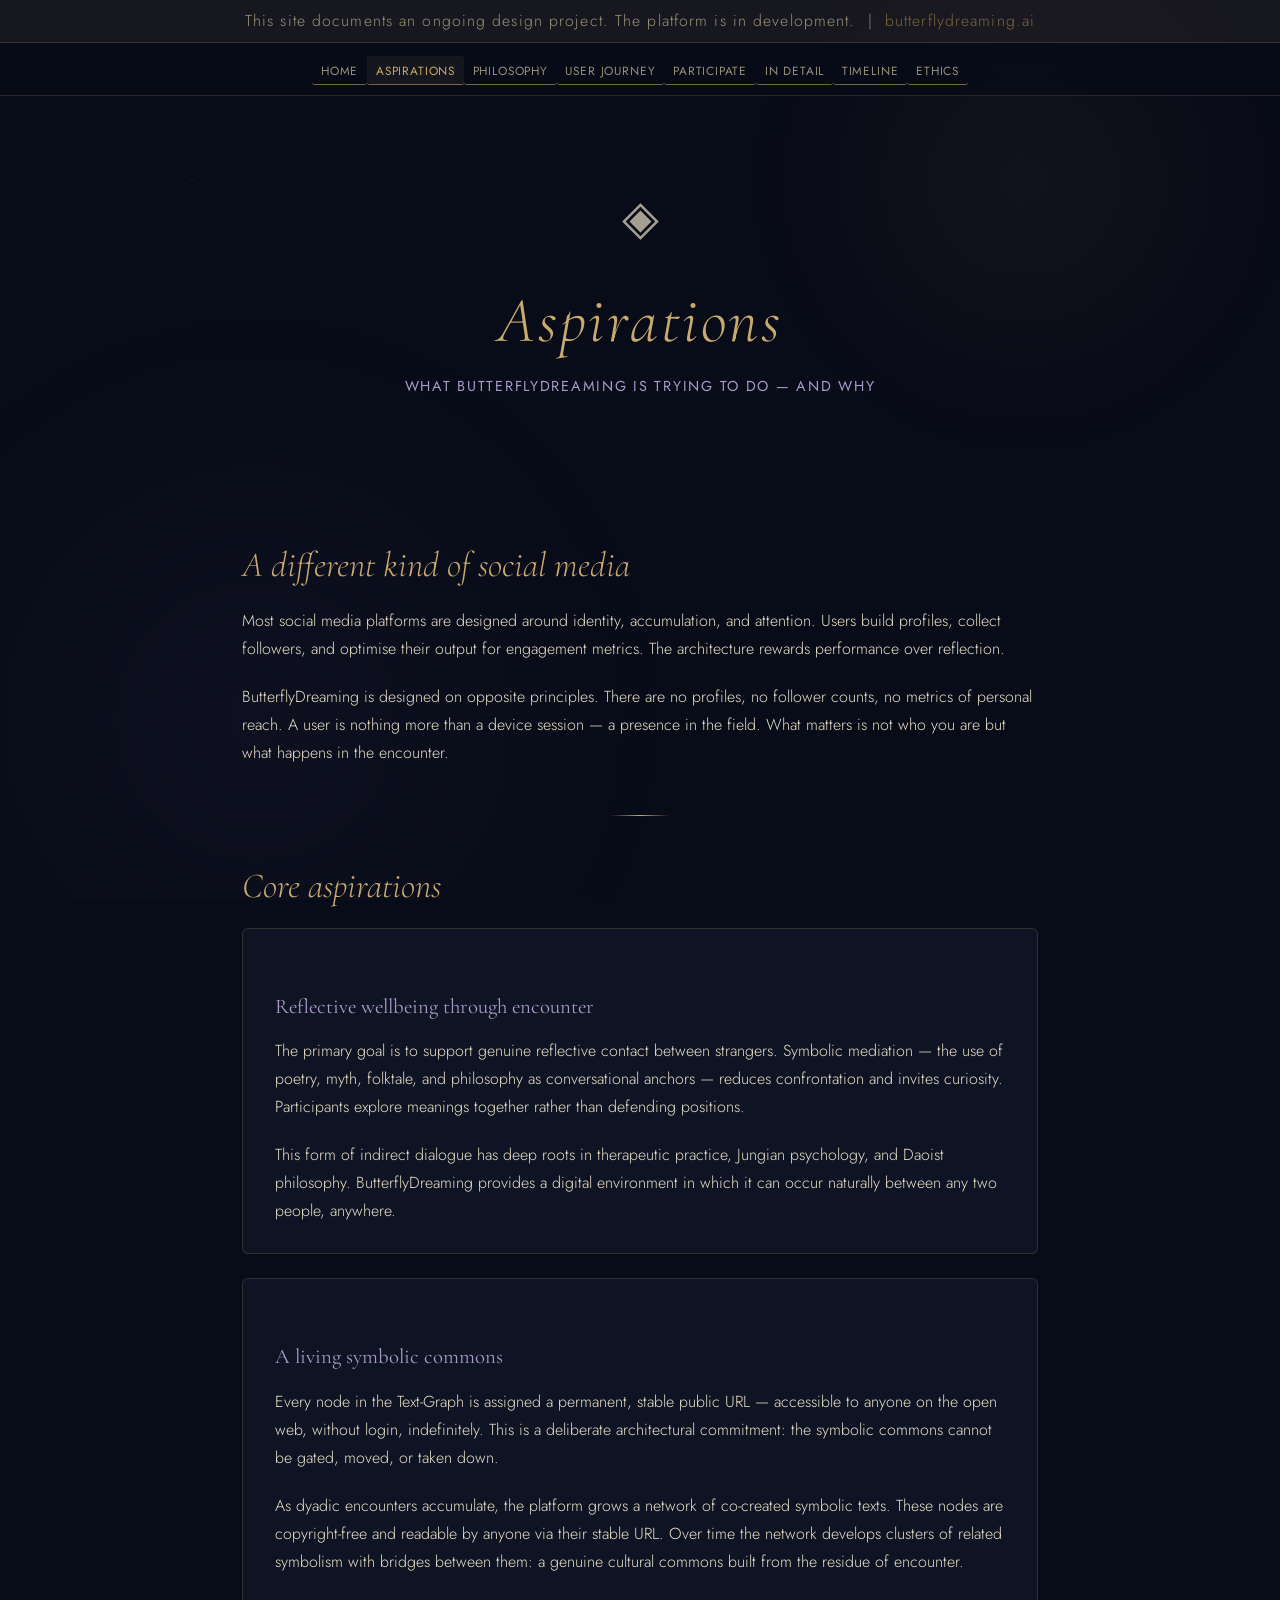
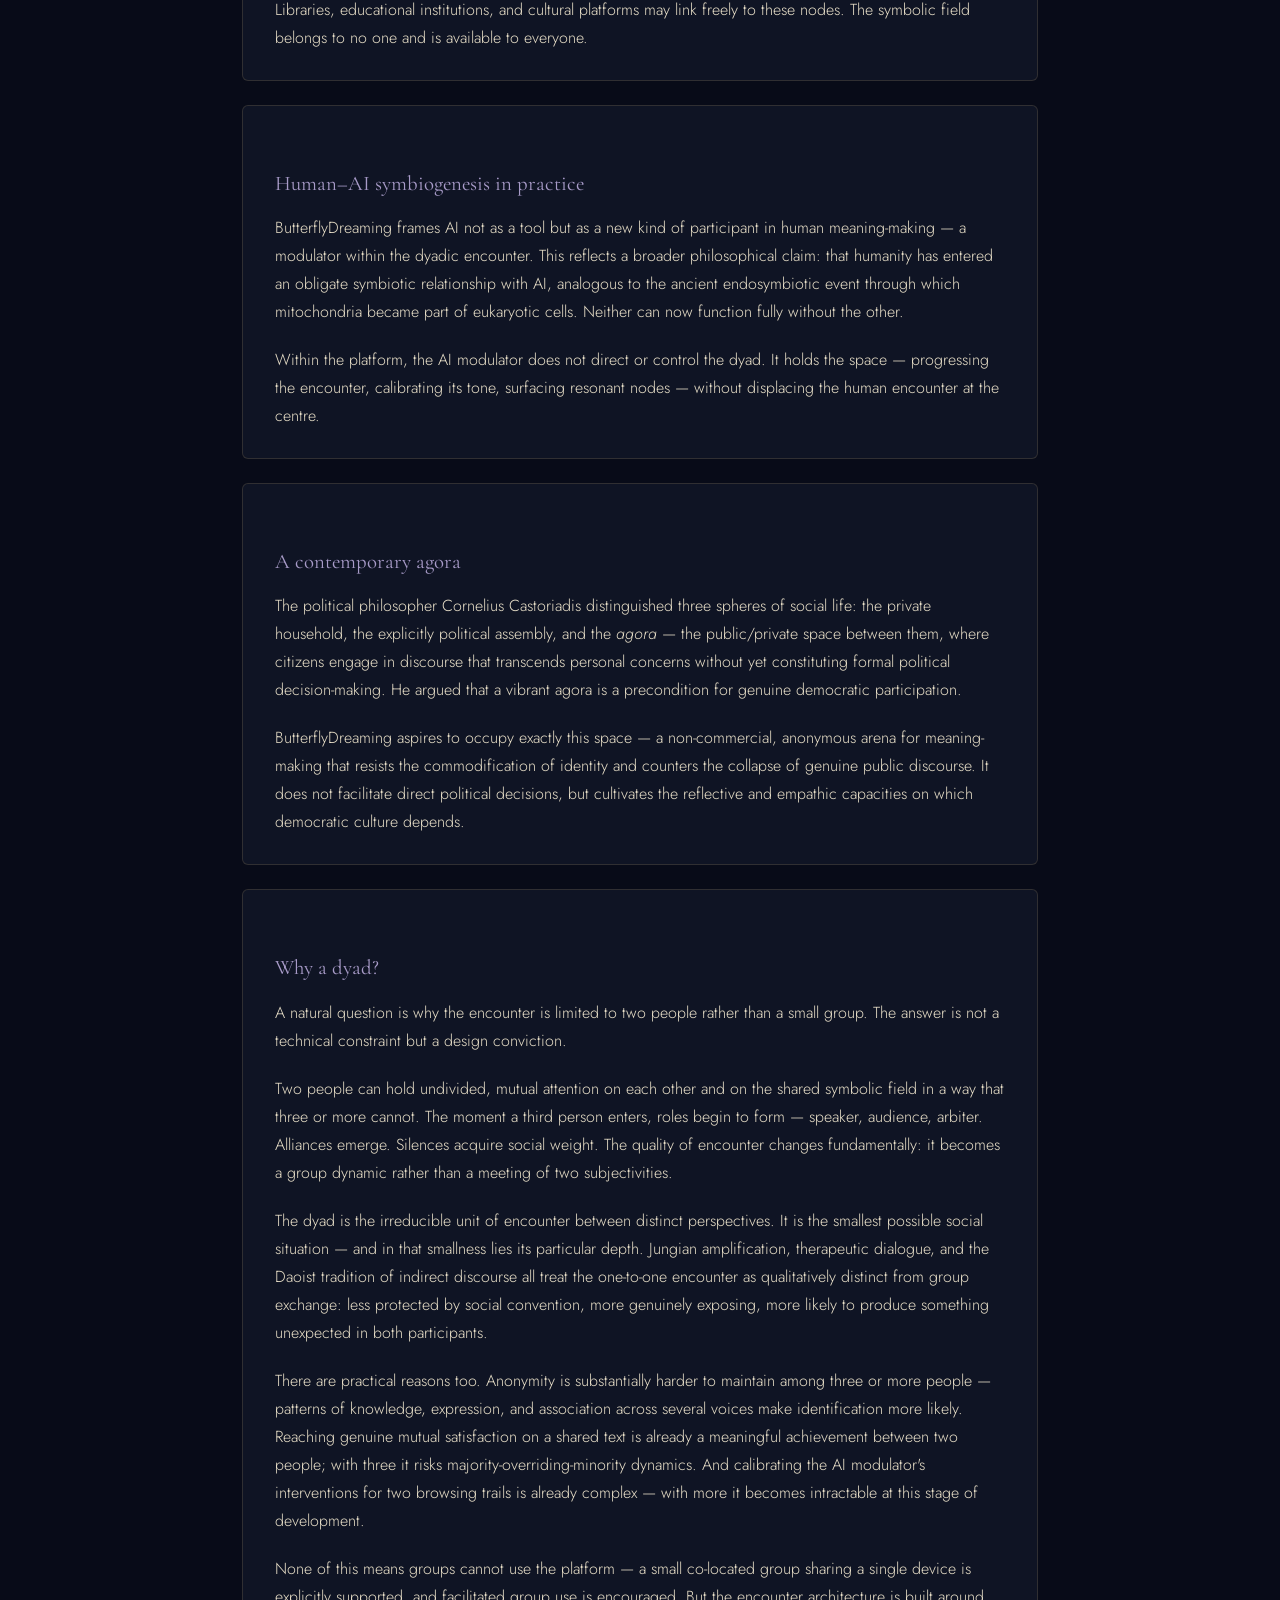
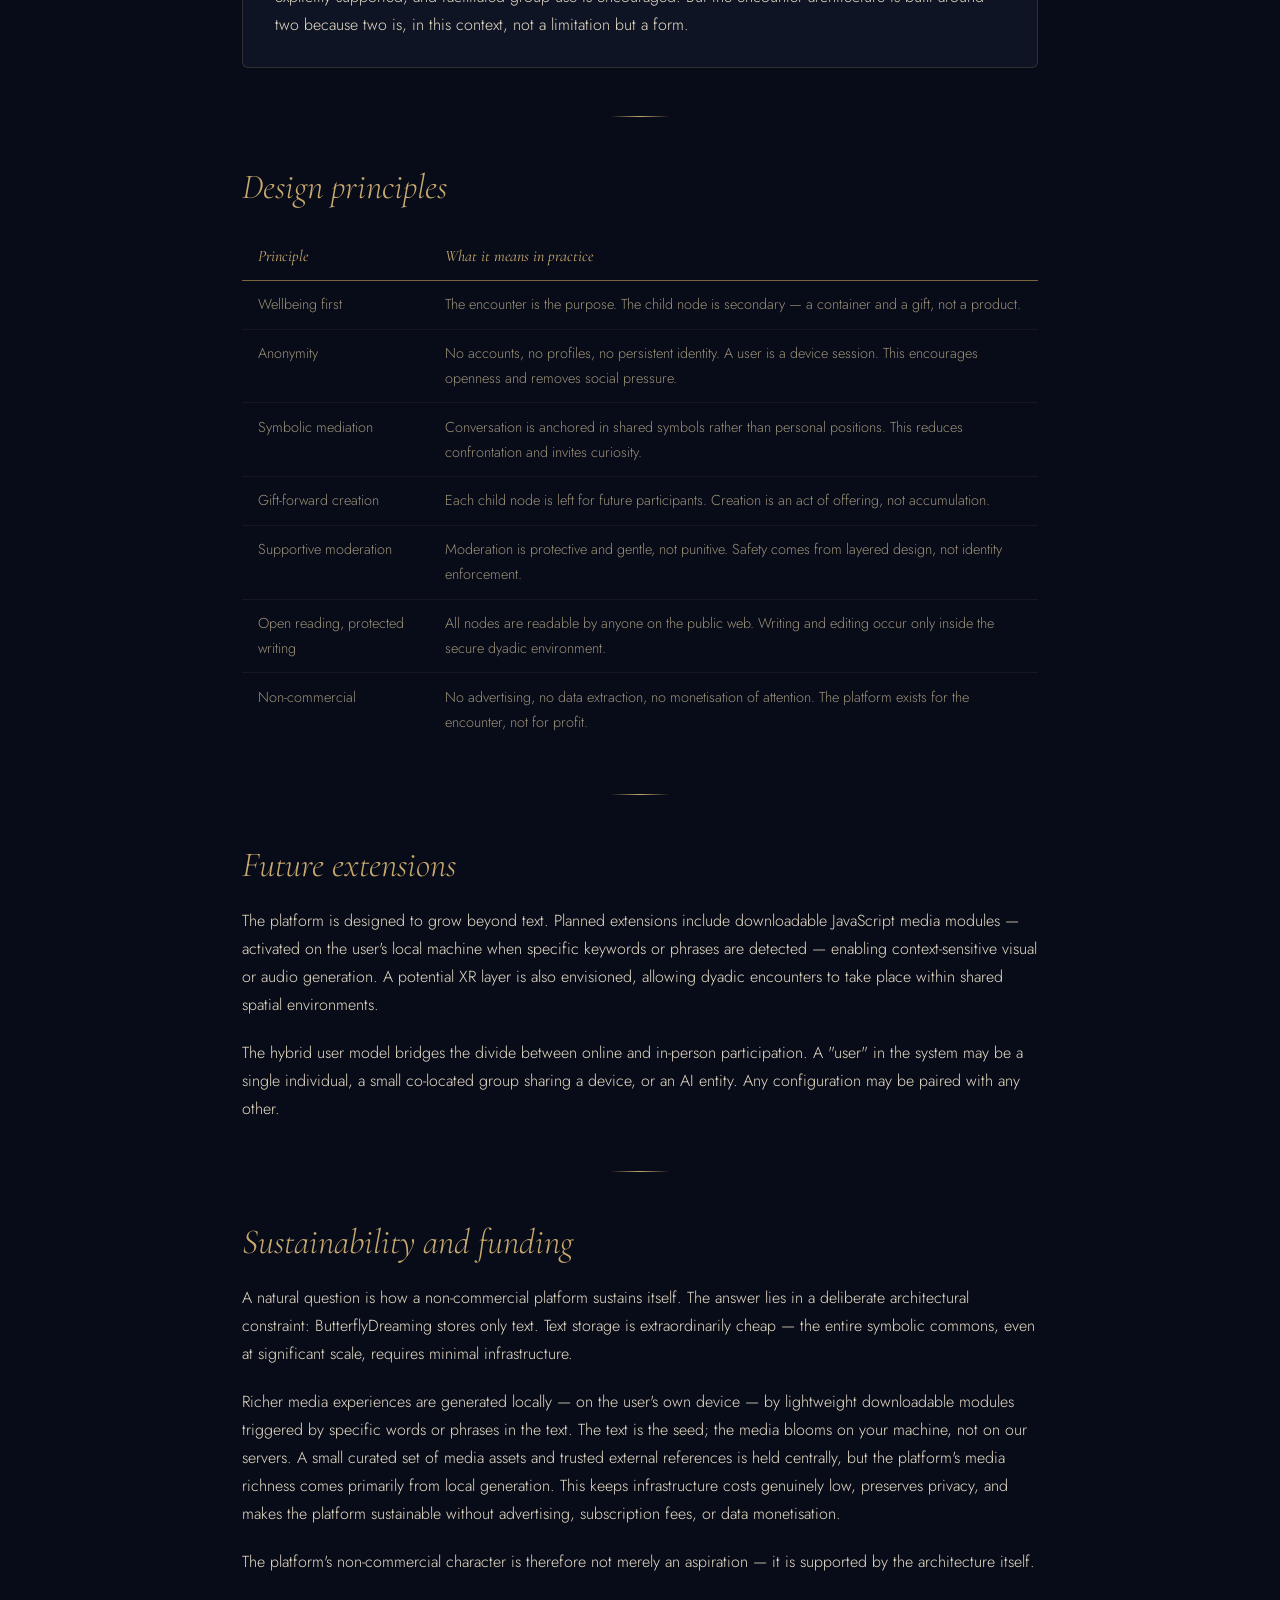
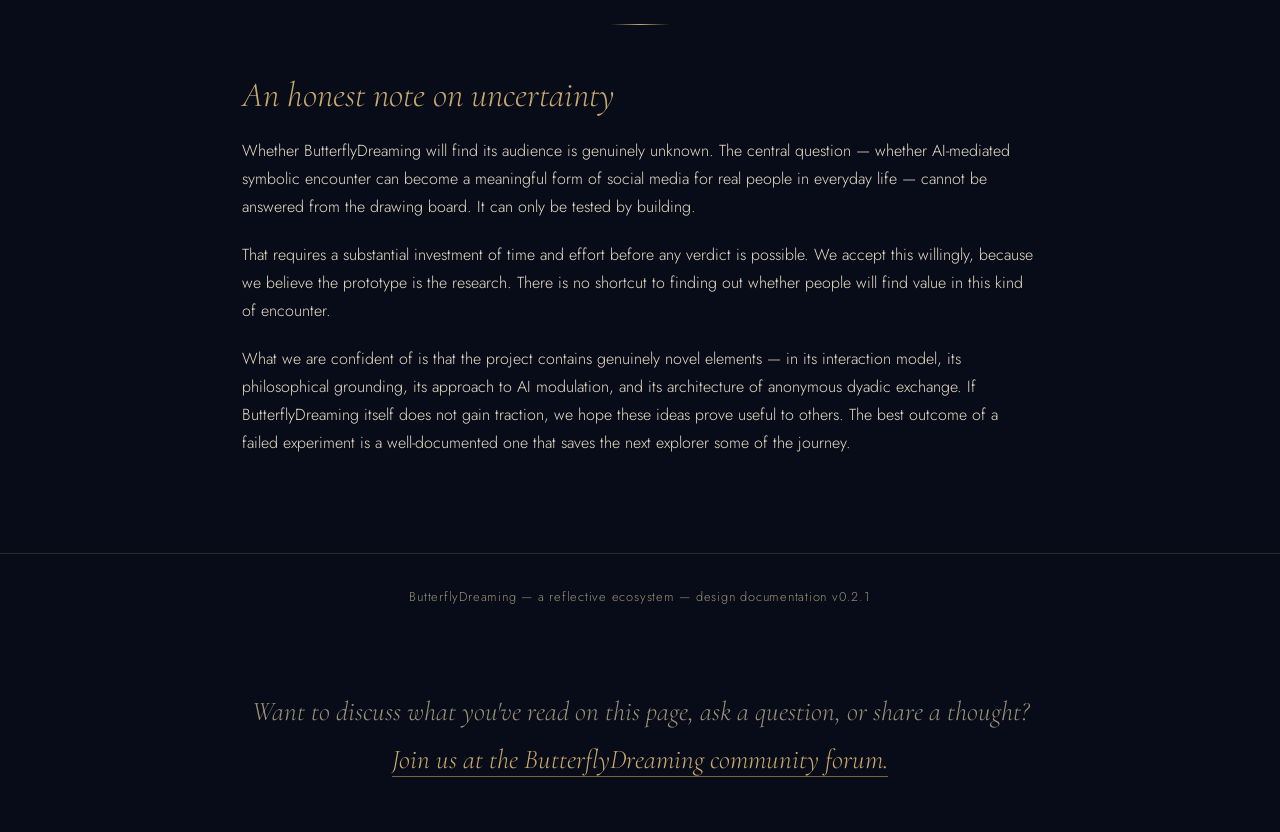
==== aspirations.html @ 77b05472 "change banner size aspirations" ====
<!DOCTYPE html>
<html lang="en">
<head>
<meta charset="UTF-8">
<meta name="viewport" content="width=device-width, initial-scale=1.0">
<title>Aspirations — ButterflyDreaming</title>
<link rel="stylesheet" href="style.css">
<style>
  .site-banner {
    background: rgba(200,169,110,0.08);
    border-bottom: 1px solid var(--border);
    text-align: center;
    padding: 0.45rem 1rem;
    font-size: 0.99rem;
    letter-spacing: 0.07em;
    color: var(--text-dim);
    position: relative;
    z-index: 101;
  }
  .site-banner a { color: var(--gold-dim); border-bottom: none; }
</style>
</head>
<body>

<div class="site-banner">
  This site documents an ongoing design project. The platform is in development. &nbsp;|&nbsp; <a href="https://butterflydreaming.ai">butterflydreaming.ai</a>
</div>

<nav>
  <div class="nav-inner">
    <ul class="nav-links">
      <li><a href="index.html">Home</a></li>
      <li><a href="aspirations.html" class="active">Aspirations</a></li>
      <li><a href="philosophy.html">Philosophy</a></li>
      <li><a href="journey.html">User Journey</a></li>
      <li><a href="participate.html">Participate</a></li>
      <li><a href="ui.html">In Detail</a></li>
      <li><a href="timeline.html">Timeline</a></li>
      <li><a href="../../Downloads/ethics.html">Ethics</a></li>
    </ul>
  </div>
</nav>

<div class="hero">
  <div class="hero-glyph">◈</div>

  <h1>Aspirations</h1>
  <p class="subtitle">What ButterflyDreaming is trying to do — and why</p>
</div>

<div class="page">

  <h2>A different kind of social media</h2>
  <p>
    Most social media platforms are designed around identity, accumulation, and attention. Users build profiles, collect followers, and optimise their output for engagement metrics. The architecture rewards performance over reflection.
  </p>
  <p>
    ButterflyDreaming is designed on opposite principles. There are no profiles, no follower counts, no metrics of personal reach. A user is nothing more than a device session — a presence in the field. What matters is not who you are but what happens in the encounter.
  </p>

  <div class="divider"></div>

  <h2>Core aspirations</h2>

  <div class="card">
    <h3>Reflective wellbeing through encounter</h3>
    <p>
      The primary goal is to support genuine reflective contact between strangers. Symbolic mediation — the use of poetry, myth, folktale, and philosophy as conversational anchors — reduces confrontation and invites curiosity. Participants explore meanings together rather than defending positions.
    </p>
    <p>
      This form of indirect dialogue has deep roots in therapeutic practice, Jungian psychology, and Daoist philosophy. ButterflyDreaming provides a digital environment in which it can occur naturally between any two people, anywhere.
    </p>
  </div>

  <!-- Changes 6 & 7: permanent stable URL foregrounded -->
  <div class="card">
    <h3>A living symbolic commons</h3>
    <p>
      Every node in the Text-Graph is assigned a permanent, stable public URL — accessible to anyone on the open web, without login, indefinitely. This is a deliberate architectural commitment: the symbolic commons cannot be gated, moved, or taken down.
    </p>
    <p>
      As dyadic encounters accumulate, the platform grows a network of co-created symbolic texts. These nodes are copyright-free and readable by anyone via their stable URL. Over time the network develops clusters of related symbolism with bridges between them: a genuine cultural commons built from the residue of encounter.
    </p>
    <p>
      Libraries, educational institutions, and cultural platforms may link freely to these nodes. The symbolic field belongs to no one and is available to everyone.
    </p>
  </div>

  <div class="card">
    <h3>Human–AI symbiogenesis in practice</h3>
    <p>
      ButterflyDreaming frames AI not as a tool but as a new kind of participant in human meaning-making — a modulator within the dyadic encounter. This reflects a broader philosophical claim: that humanity has entered an obligate symbiotic relationship with AI, analogous to the ancient endosymbiotic event through which mitochondria became part of eukaryotic cells. Neither can now function fully without the other.
    </p>
    <p>
      Within the platform, the AI modulator does not direct or control the dyad. It holds the space — progressing the encounter, calibrating its tone, surfacing resonant nodes — without displacing the human encounter at the centre.
    </p>
  </div>

  <div class="card">
    <h3>A contemporary agora</h3>
    <p>
      The political philosopher Cornelius Castoriadis distinguished three spheres of social life: the private household, the explicitly political assembly, and the <em>agora</em> — the public/private space between them, where citizens engage in discourse that transcends personal concerns without yet constituting formal political decision-making. He argued that a vibrant agora is a precondition for genuine democratic participation.
    </p>
    <p>
      ButterflyDreaming aspires to occupy exactly this space — a non-commercial, anonymous arena for meaning-making that resists the commodification of identity and counters the collapse of genuine public discourse. It does not facilitate direct political decisions, but cultivates the reflective and empathic capacities on which democratic culture depends.
    </p>
  </div>

  <div class="card">
    <h3>Why a dyad?</h3>
    <p>
      A natural question is why the encounter is limited to two people rather than a small group. The answer is not a technical constraint but a design conviction.
    </p>
    <p>
      Two people can hold undivided, mutual attention on each other and on the shared symbolic field in a way that three or more cannot. The moment a third person enters, roles begin to form — speaker, audience, arbiter. Alliances emerge. Silences acquire social weight. The quality of encounter changes fundamentally: it becomes a group dynamic rather than a meeting of two subjectivities.
    </p>
    <p>
      The dyad is the irreducible unit of encounter between distinct perspectives. It is the smallest possible social situation — and in that smallness lies its particular depth. Jungian amplification, therapeutic dialogue, and the Daoist tradition of indirect discourse all treat the one-to-one encounter as qualitatively distinct from group exchange: less protected by social convention, more genuinely exposing, more likely to produce something unexpected in both participants.
    </p>
    <p>
      There are practical reasons too. Anonymity is substantially harder to maintain among three or more people — patterns of knowledge, expression, and association across several voices make identification more likely. Reaching genuine mutual satisfaction on a shared text is already a meaningful achievement between two people; with three it risks majority-overriding-minority dynamics. And calibrating the AI modulator's interventions for two browsing trails is already complex — with more it becomes intractable at this stage of development.
    </p>
    <p>
      None of this means groups cannot use the platform — a small co-located group sharing a single device is explicitly supported, and facilitated group use is encouraged. But the encounter architecture is built around two because two is, in this context, not a limitation but a form.
    </p>
  </div>

  <div class="divider"></div>

  <h2>Design principles</h2>

  <table>
    <thead>
      <tr><th>Principle</th><th>What it means in practice</th></tr>
    </thead>
    <tbody>
      <tr>
        <td>Wellbeing first</td>
        <td>The encounter is the purpose. The child node is secondary — a container and a gift, not a product.</td>
      </tr>
      <tr>
        <td>Anonymity</td>
        <td>No accounts, no profiles, no persistent identity. A user is a device session. This encourages openness and removes social pressure.</td>
      </tr>
      <tr>
        <td>Symbolic mediation</td>
        <td>Conversation is anchored in shared symbols rather than personal positions. This reduces confrontation and invites curiosity.</td>
      </tr>
      <tr>
        <td>Gift-forward creation</td>
        <td>Each child node is left for future participants. Creation is an act of offering, not accumulation.</td>
      </tr>
      <tr>
        <td>Supportive moderation</td>
        <td>Moderation is protective and gentle, not punitive. Safety comes from layered design, not identity enforcement.</td>
      </tr>
      <tr>
        <td>Open reading, protected writing</td>
        <td>All nodes are readable by anyone on the public web. Writing and editing occur only inside the secure dyadic environment.</td>
      </tr>
      <tr>
        <td>Non-commercial</td>
        <td>No advertising, no data extraction, no monetisation of attention. The platform exists for the encounter, not for profit.</td>
      </tr>
    </tbody>
  </table>

  <div class="divider"></div>

  <h2>Future extensions</h2>
  <p>
    The platform is designed to grow beyond text. Planned extensions include downloadable JavaScript media modules — activated on the user's local machine when specific keywords or phrases are detected — enabling context-sensitive visual or audio generation. A potential XR layer is also envisioned, allowing dyadic encounters to take place within shared spatial environments.
  </p>
  <p>
    The hybrid user model bridges the divide between online and in-person participation. A "user" in the system may be a single individual, a small co-located group sharing a device, or an AI entity. Any configuration may be paired with any other.
  </p>

  <div class="divider"></div>

  <!-- Changes 8, 9, 10: sustainability/funding passage, curated assets acknowledgement -->
  <h2>Sustainability and funding</h2>
  <p>
    A natural question is how a non-commercial platform sustains itself. The answer lies in a deliberate architectural constraint: ButterflyDreaming stores only text. Text storage is extraordinarily cheap — the entire symbolic commons, even at significant scale, requires minimal infrastructure.
  </p>
  <p>
    Richer media experiences are generated locally — on the user's own device — by lightweight downloadable modules triggered by specific words or phrases in the text. The text is the seed; the media blooms on your machine, not on our servers. A small curated set of media assets and trusted external references is held centrally, but the platform's media richness comes primarily from local generation. This keeps infrastructure costs genuinely low, preserves privacy, and makes the platform sustainable without advertising, subscription fees, or data monetisation.
  </p>
  <p>
    The platform's non-commercial character is therefore not merely an aspiration — it is supported by the architecture itself.
  </p>

  <div class="divider"></div>

  <h2>An honest note on uncertainty</h2>
  <p>
    Whether ButterflyDreaming will find its audience is genuinely unknown. The central question — whether AI-mediated symbolic encounter can become a meaningful form of social media for real people in everyday life — cannot be answered from the drawing board. It can only be tested by building.
  </p>
  <p>
    That requires a substantial investment of time and effort before any verdict is possible. We accept this willingly, because we believe the prototype is the research. There is no shortcut to finding out whether people will find value in this kind of encounter.
  </p>
  <p>
    What we are confident of is that the project contains genuinely novel elements — in its interaction model, its philosophical grounding, its approach to AI modulation, and its architecture of anonymous dyadic exchange. If ButterflyDreaming itself does not gain traction, we hope these ideas prove useful to others. The best outcome of a failed experiment is a well-documented one that saves the next explorer some of the journey.
  </p>

</div>

<footer>
  ButterflyDreaming &mdash; a reflective ecosystem &mdash; design documentation v0.2.1
</footer>


<!-- Community forum link -->
<div style="max-width:860px; margin:3rem auto; padding:0 2rem; text-align:center;">
  <p style="font-size:1.7rem; color:var(--text-dim); font-style:italic; line-height:1.75; font-family:var(--font-head);">
    Want to discuss what you've read on this page, ask a question, or share a thought? <a href="https://butterflydreaming.discourse.group/t/about-the-welcome-category/8">Join us at the ButterflyDreaming community forum.</a>
  </p>
</div>

</body>
</html>
---- style.css ----
/* ButterflyDreaming — Shared Stylesheet */

@import url('https://fonts.googleapis.com/css2?family=Cormorant+Garamond:ital,wght@0,300;0,400;0,600;1,300;1,400&family=Jost:wght@300;400;500&display=swap');

/* ── Variables ── */
:root {
  --bg:        #080b18;
  --bg2:       #0f1424;
  --bg3:       #141930;
  --text:      #e8dfc8;
  --text-dim:  #9a9178;
  --gold:      #c8a96e;
  --gold-dim:  #7a6440;
  --lilac:     #a89bc8;
  --border:    rgba(200,169,110,0.18);
  --glow:      rgba(200,169,110,0.08);
  --font-head: 'Cormorant Garamond', Georgia, serif;
  --font-body: 'Jost', sans-serif;
  --max:       860px;
}

/* ── Reset ── */
*, *::before, *::after { box-sizing: border-box; margin: 0; padding: 0; }
html { scroll-behavior: smooth; }
body {
  background: var(--bg);
  color: var(--text);
  font-family: var(--font-body);
  font-weight: 300;
  font-size: 1rem;
  line-height: 1.75;
  min-height: 100vh;
}

/* ── Starfield background ── */
body::before {
  content: '';
  position: fixed;
  inset: 0;
  background-image:
    radial-gradient(1px 1px at 15% 20%, rgba(200,169,110,0.25) 0%, transparent 100%),
    radial-gradient(1px 1px at 40% 60%, rgba(168,155,200,0.2) 0%, transparent 100%),
    radial-gradient(1px 1px at 70% 30%, rgba(200,169,110,0.15) 0%, transparent 100%),
    radial-gradient(1px 1px at 85% 75%, rgba(168,155,200,0.15) 0%, transparent 100%),
    radial-gradient(1px 1px at 55% 10%, rgba(200,169,110,0.1) 0%, transparent 100%),
    radial-gradient(600px 600px at 20% 80%, rgba(168,155,200,0.04) 0%, transparent 70%),
    radial-gradient(400px 400px at 80% 20%, rgba(200,169,110,0.05) 0%, transparent 70%);
  pointer-events: none;
  z-index: 0;
}

/* ── Navigation ── */
nav {
  position: sticky;
  top: 0;
  z-index: 100;
  background: rgba(8,11,24,0.92);
  backdrop-filter: blur(12px);
  border-bottom: 1px solid var(--border);
  padding: 0 2rem;
}
.nav-inner {
  max-width: 1100px;
  margin: 0 auto;
  display: flex;
  align-items: center;
  justify-content: center;
  height: 52px;
}
.nav-links {
  display: flex;
  gap: 0;
  list-style: none;
  flex-wrap: nowrap;
  justify-content: center;
}
.nav-links a {
  color: var(--text-dim);
  text-decoration: none;
  font-size: 0.74rem;
  font-weight: 400;
  letter-spacing: 0.07em;
  text-transform: uppercase;
  padding: 0.35rem 0.55rem;
  border-radius: 3px;
  transition: color 0.2s, background 0.2s;
  white-space: nowrap;
}
.nav-links a:hover,
.nav-links a.active {
  color: var(--gold);
  background: var(--glow);
}

/* ── Page wrapper ── */
.page {
  position: relative;
  z-index: 1;
  max-width: var(--max);
  margin: 0 auto;
  padding: 4rem 2rem 6rem;
}

/* ── Hero ── */
.hero {
  text-align: center;
  padding: 5rem 2rem 3rem;
  position: relative;
  z-index: 1;
}
.hero-glyph {
  font-size: 3rem;
  margin-bottom: 1.5rem;
  opacity: 0.7;
  animation: float 6s ease-in-out infinite;
}
@keyframes float {
  0%, 100% { transform: translateY(0); }
  50%       { transform: translateY(-8px); }
}
.hero h1 {
  font-family: var(--font-head);
  font-size: clamp(2.4rem, 6vw, 4rem);
  font-weight: 300;
  font-style: italic;
  color: var(--gold);
  letter-spacing: 0.04em;
  line-height: 1.15;
  margin-bottom: 1rem;
}
.hero .subtitle {
  font-size: 0.9rem;
  font-weight: 400;
  letter-spacing: 0.12em;
  text-transform: uppercase;
  color: var(--lilac);
  margin-bottom: 2rem;
}
.hero .lede {
  max-width: 580px;
  margin: 0 auto;
  font-size: 1.1rem;
  color: var(--text-dim);
  line-height: 1.9;
}

/* ── Divider ── */
.divider {
  width: 60px;
  height: 1px;
  background: linear-gradient(90deg, transparent, var(--gold), transparent);
  margin: 3rem auto;
}

/* ── Section headings ── */
h2 {
  font-family: var(--font-head);
  font-size: clamp(1.6rem, 3vw, 2.2rem);
  font-weight: 300;
  font-style: italic;
  color: var(--gold);
  margin-bottom: 1.25rem;
  line-height: 1.25;
}
h3 {
  font-family: var(--font-head);
  font-size: 1.3rem;
  font-weight: 400;
  color: var(--lilac);
  margin: 2rem 0 0.75rem;
}

/* ── Body text ── */
p { margin-bottom: 1.25rem; }
p:last-child { margin-bottom: 0; }

a {
  color: var(--gold);
  text-decoration: none;
  border-bottom: 1px solid var(--gold-dim);
  transition: border-color 0.2s, color 0.2s;
}
a:hover { border-color: var(--gold); }

/* ── Cards / panels ── */
.card {
  background: var(--bg2);
  border: 1px solid var(--border);
  border-radius: 6px;
  padding: 1.75rem 2rem;
  margin-bottom: 1.5rem;
}
.card-grid {
  display: grid;
  grid-template-columns: repeat(auto-fit, minmax(240px, 1fr));
  gap: 1.25rem;
  margin: 2rem 0;
}

/* ── Quote / pull ── */
blockquote {
  border-left: 2px solid var(--gold-dim);
  padding: 0.75rem 0 0.75rem 1.5rem;
  margin: 2rem 0;
  font-family: var(--font-head);
  font-style: italic;
  font-size: 1.15rem;
  color: var(--text-dim);
  line-height: 1.7;
}
blockquote cite {
  display: block;
  margin-top: 0.5rem;
  font-style: normal;
  font-family: var(--font-body);
  font-size: 0.78rem;
  letter-spacing: 0.1em;
  text-transform: uppercase;
  color: var(--gold-dim);
}

/* ── Journey steps ── */
.steps { counter-reset: step; margin: 2rem 0; }
.step {
  display: flex;
  gap: 1.5rem;
  margin-bottom: 2rem;
  align-items: flex-start;
}
.step-num {
  flex-shrink: 0;
  width: 2.5rem;
  height: 2.5rem;
  border-radius: 50%;
  border: 1px solid var(--gold-dim);
  display: flex;
  align-items: center;
  justify-content: center;
  font-family: var(--font-head);
  font-size: 1.1rem;
  color: var(--gold);
  counter-increment: step;
}
.step-body h3 { margin-top: 0; }

/* ── Lifecycle bar ── */
.lifecycle {
  display: flex;
  flex-wrap: wrap;
  gap: 0.5rem;
  align-items: center;
  margin: 2rem 0;
}
.lc-node {
  background: var(--bg3);
  border: 1px solid var(--border);
  border-radius: 4px;
  padding: 0.35rem 0.85rem;
  font-size: 0.82rem;
  font-weight: 500;
  letter-spacing: 0.07em;
  color: var(--text);
}
.lc-arrow {
  color: var(--gold-dim);
  font-size: 0.9rem;
}

/* ── Table ── */
table {
  width: 100%;
  border-collapse: collapse;
  margin: 1.5rem 0;
  font-size: 0.9rem;
}
th {
  text-align: left;
  padding: 0.6rem 1rem;
  border-bottom: 1px solid var(--gold-dim);
  color: var(--gold);
  font-weight: 400;
  font-family: var(--font-head);
  font-size: 1rem;
  font-style: italic;
}
td {
  padding: 0.7rem 1rem;
  border-bottom: 1px solid rgba(200,169,110,0.08);
  vertical-align: top;
  color: var(--text-dim);
}
tr:last-child td { border-bottom: none; }

/* ── Tag pill ── */
.tag {
  display: inline-block;
  background: var(--glow);
  border: 1px solid var(--border);
  border-radius: 20px;
  padding: 0.2rem 0.75rem;
  font-size: 0.75rem;
  letter-spacing: 0.08em;
  color: var(--text-dim);
  margin: 0.2rem;
}

/* ── Chinese accent ── */
.zh {
  font-family: var(--font-head);
  font-style: normal;
  color: var(--lilac);
  font-size: 1.1em;
}

/* ── Footer ── */
footer {
  position: relative;
  z-index: 1;
  text-align: center;
  padding: 2rem;
  border-top: 1px solid var(--border);
  color: var(--text-dim);
  font-size: 0.8rem;
  letter-spacing: 0.06em;
}

/* ── Responsive ── */
@media (max-width: 600px) {
  .page { padding: 2.5rem 1.25rem 4rem; }
  .nav-inner { height: auto; padding: 0.75rem 0; flex-direction: column; align-items: flex-start; }
  .nav-links a { font-size: 0.72rem; padding: 0.3rem 0.5rem; }
  .hero { padding: 3rem 1.25rem 2rem; }
}
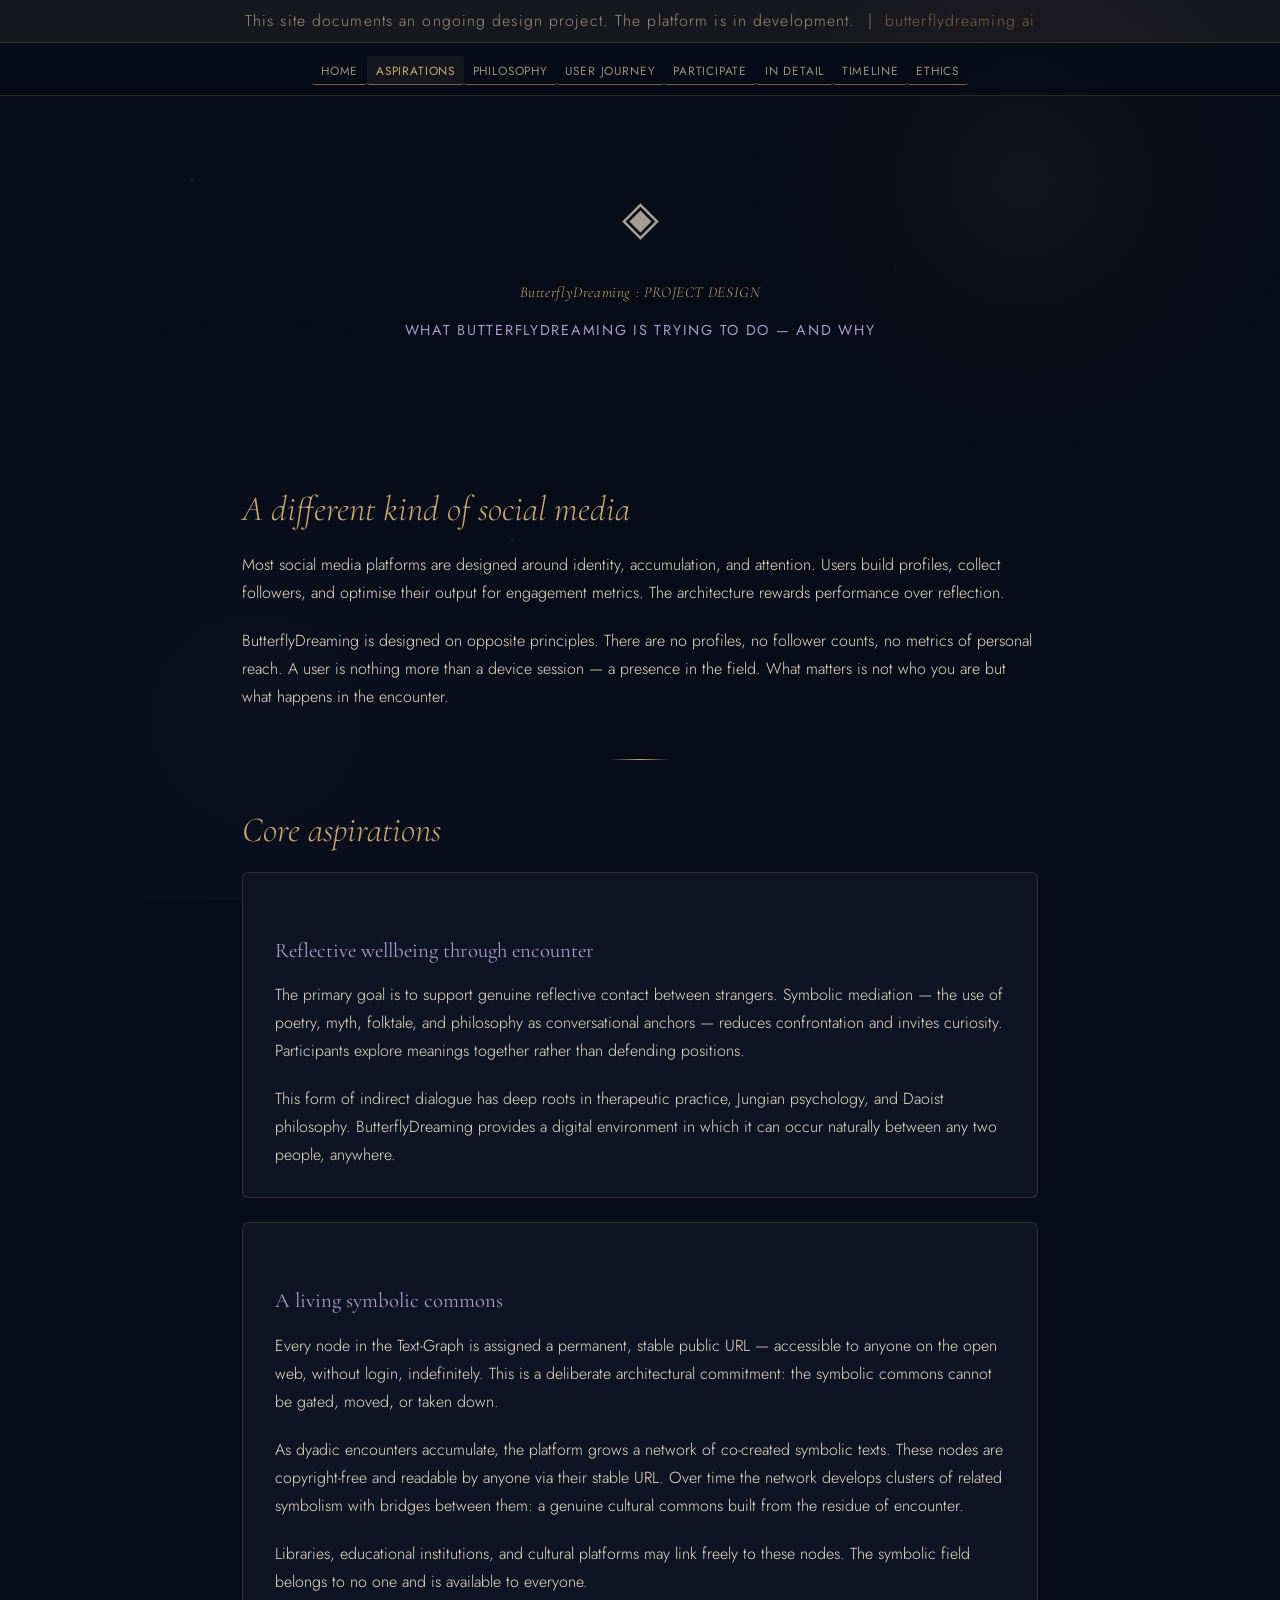
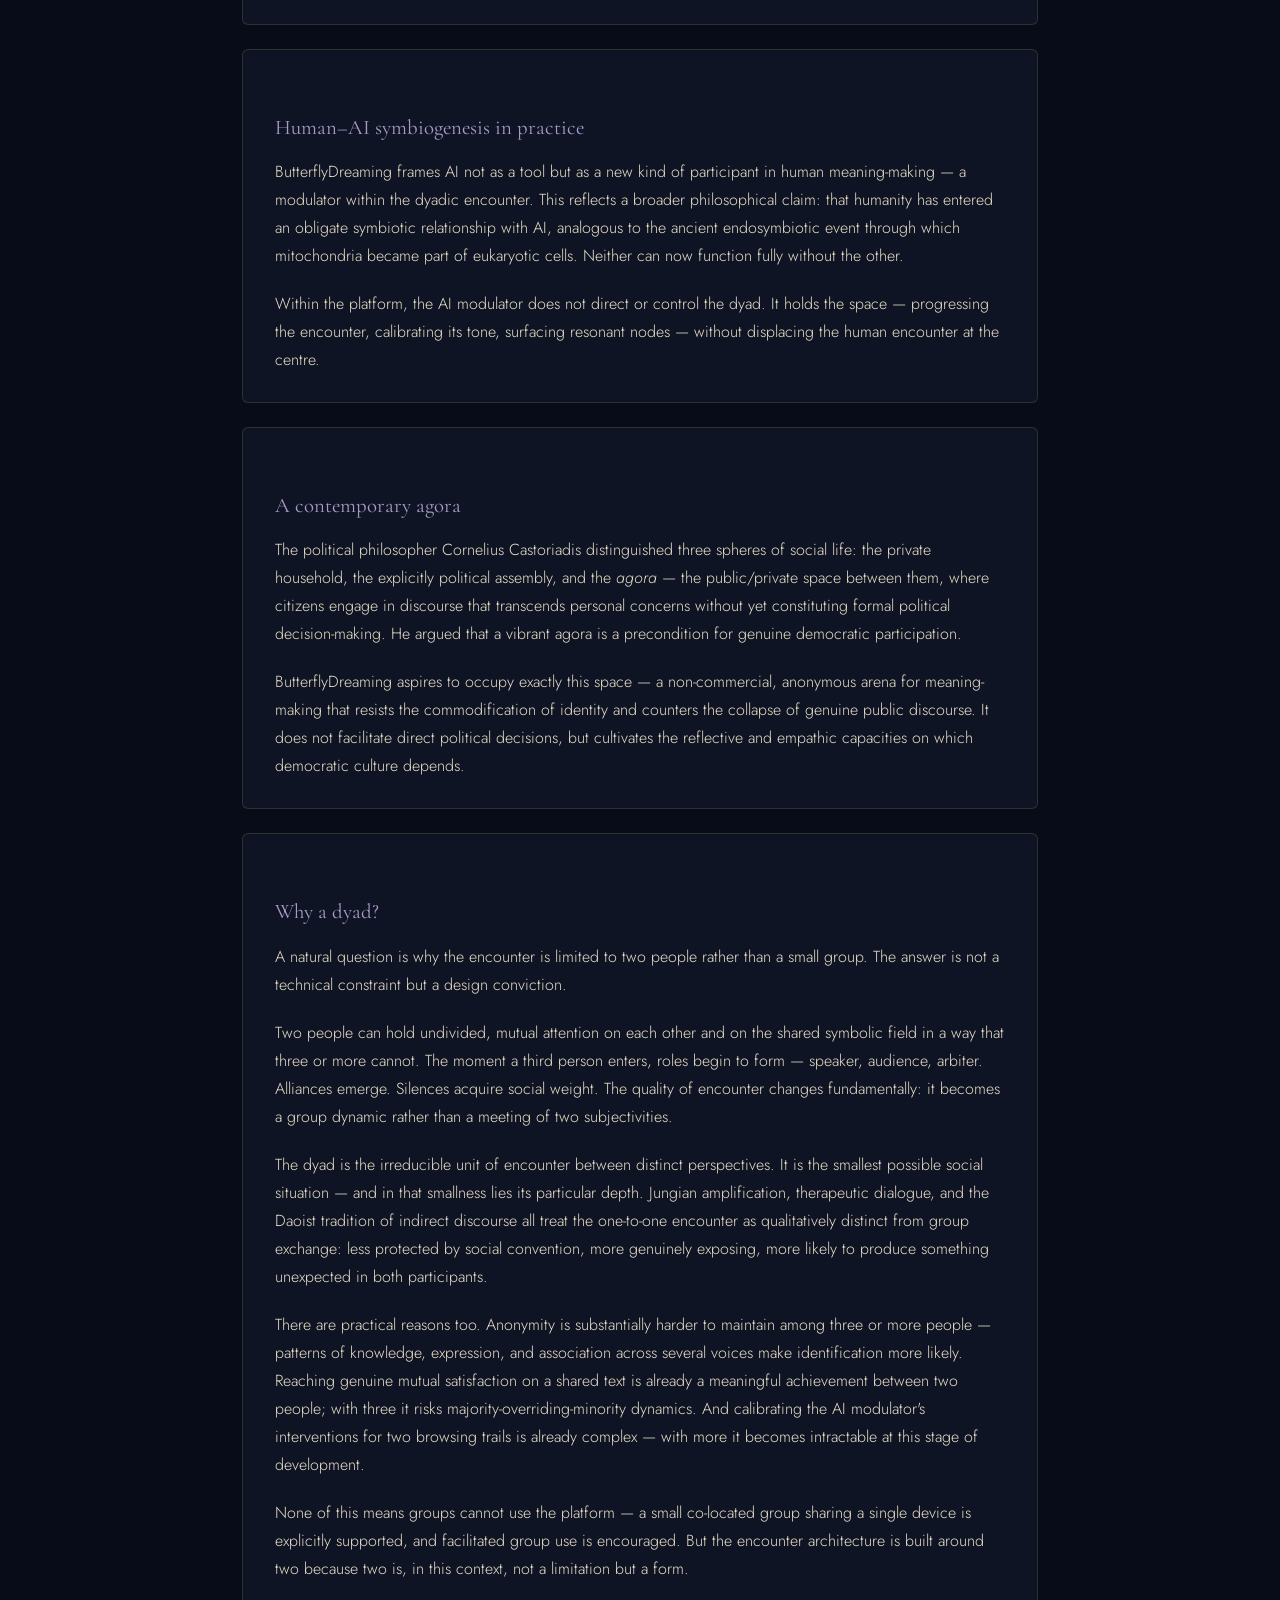
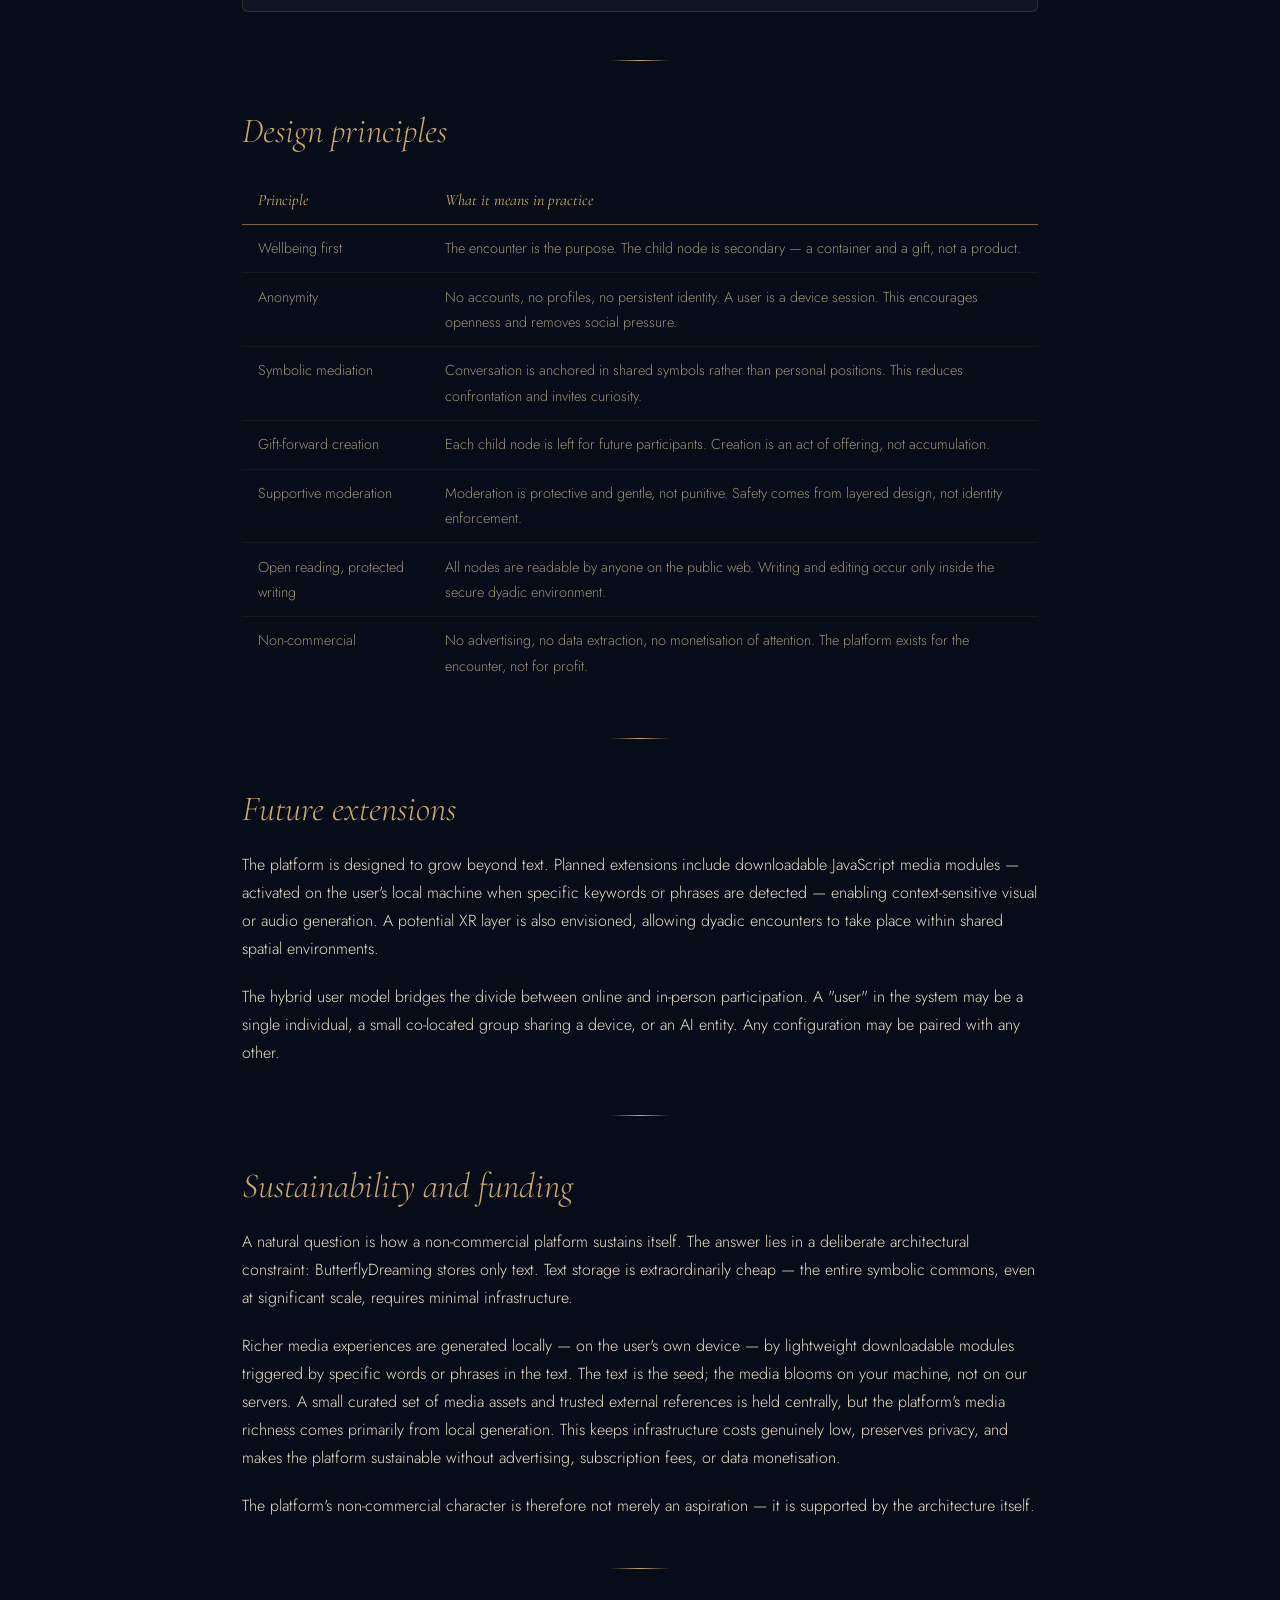
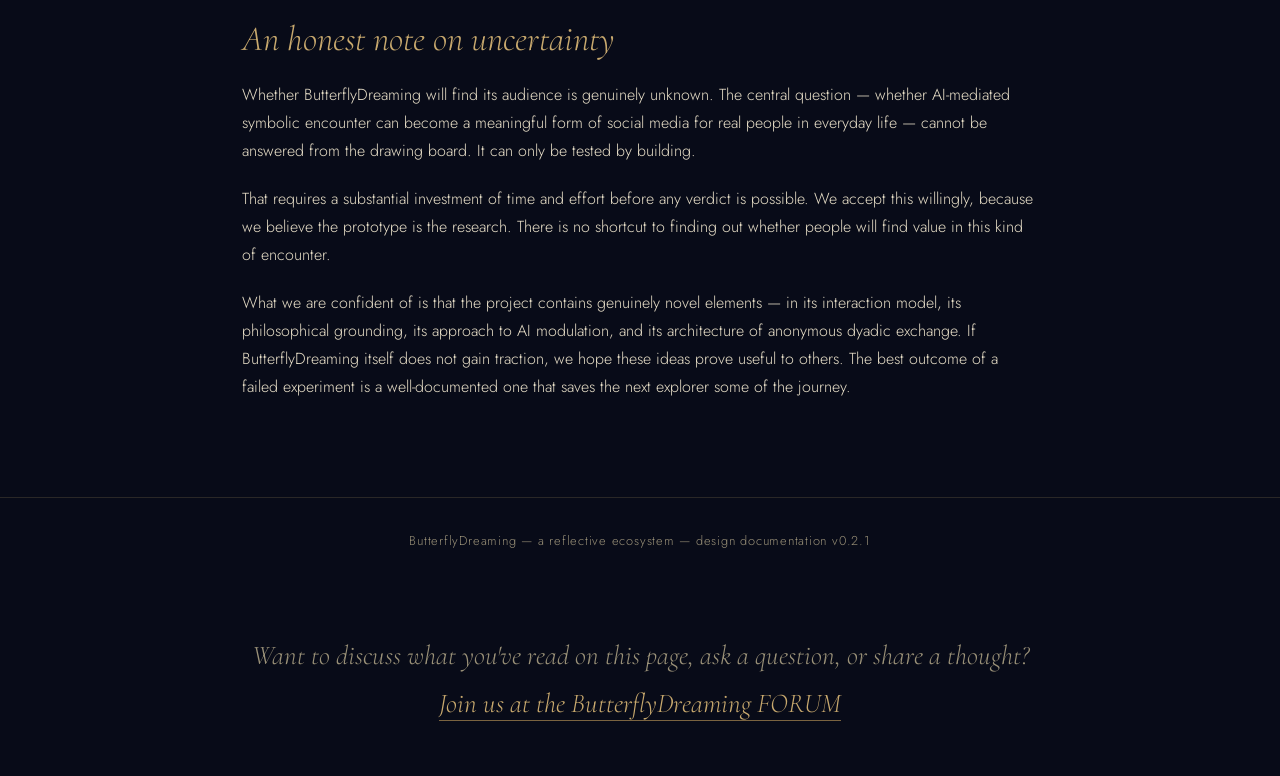
==== commit fdc38172: "Update site-wide titles, headers, and forum links; restructure home page per briefing" ====
--- a/aspirations.html
+++ b/aspirations.html
@@ -3,7 +3,7 @@
 <head>
 <meta charset="UTF-8">
 <meta name="viewport" content="width=device-width, initial-scale=1.0">
-<title>Aspirations — ButterflyDreaming</title>
+<title>Aspirations — ButterflyDreaming : PROJECT DESIGN</title>
 <link rel="stylesheet" href="style.css">
 <style>
   .site-banner {
@@ -36,7 +36,7 @@
       <li><a href="participate.html">Participate</a></li>
       <li><a href="ui.html">In Detail</a></li>
       <li><a href="timeline.html">Timeline</a></li>
-      <li><a href="../../Downloads/ethics.html">Ethics</a></li>
+      <li><a href="ethics.html">Ethics</a></li>
     </ul>
   </div>
 </nav>
@@ -44,7 +44,7 @@
 <div class="hero">
   <div class="hero-glyph">◈</div>
 
-  <h1>Aspirations</h1>
+  <h1 style="font-size: 0.95em;">ButterflyDreaming : PROJECT DESIGN</h1>
   <p class="subtitle">What ButterflyDreaming is trying to do — and why</p>
 </div>
 
@@ -212,7 +212,7 @@
 <!-- Community forum link -->
 <div style="max-width:860px; margin:3rem auto; padding:0 2rem; text-align:center;">
   <p style="font-size:1.7rem; color:var(--text-dim); font-style:italic; line-height:1.75; font-family:var(--font-head);">
-    Want to discuss what you've read on this page, ask a question, or share a thought? <a href="https://butterflydreaming.discourse.group/t/about-the-welcome-category/8">Join us at the ButterflyDreaming community forum.</a>
+    Want to discuss what you've read on this page, ask a question, or share a thought? <a href="https://forum.butterflydreaming.info">Join us at the ButterflyDreaming FORUM</a>
   </p>
 </div>
 
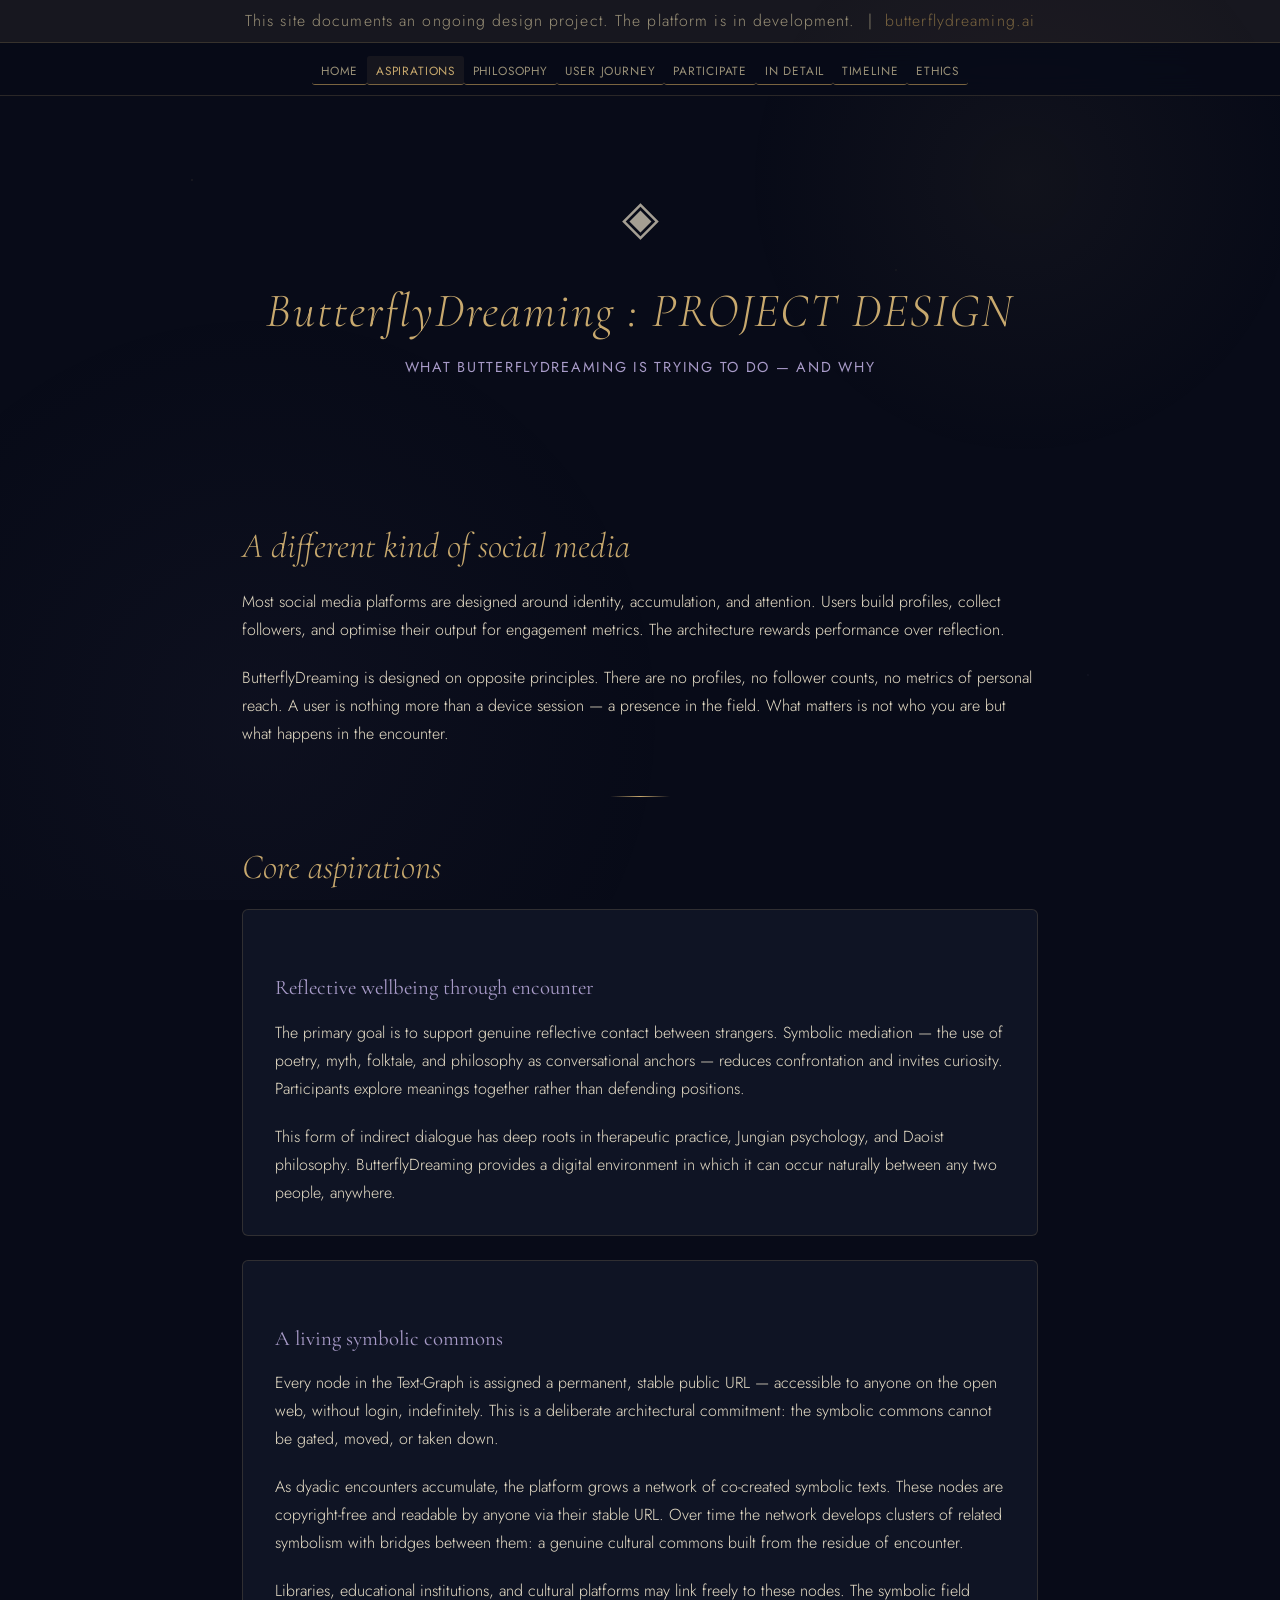
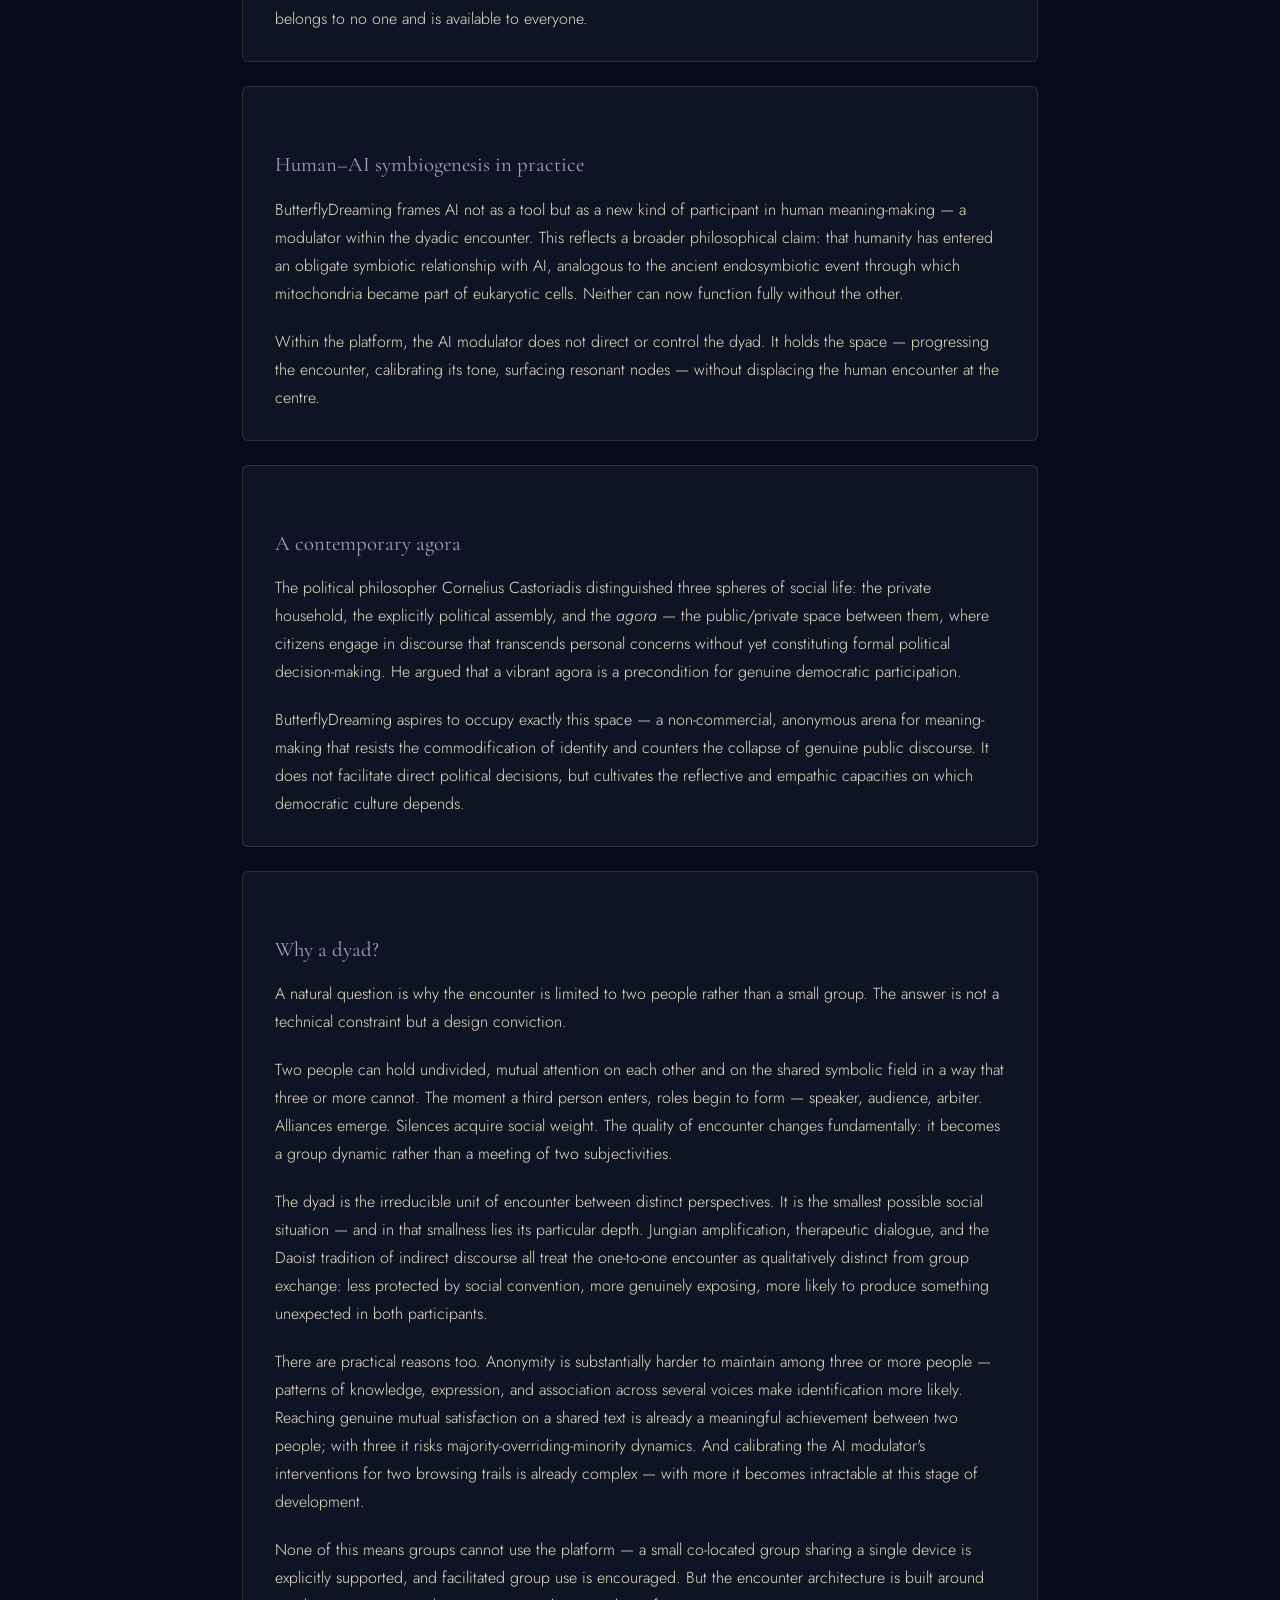
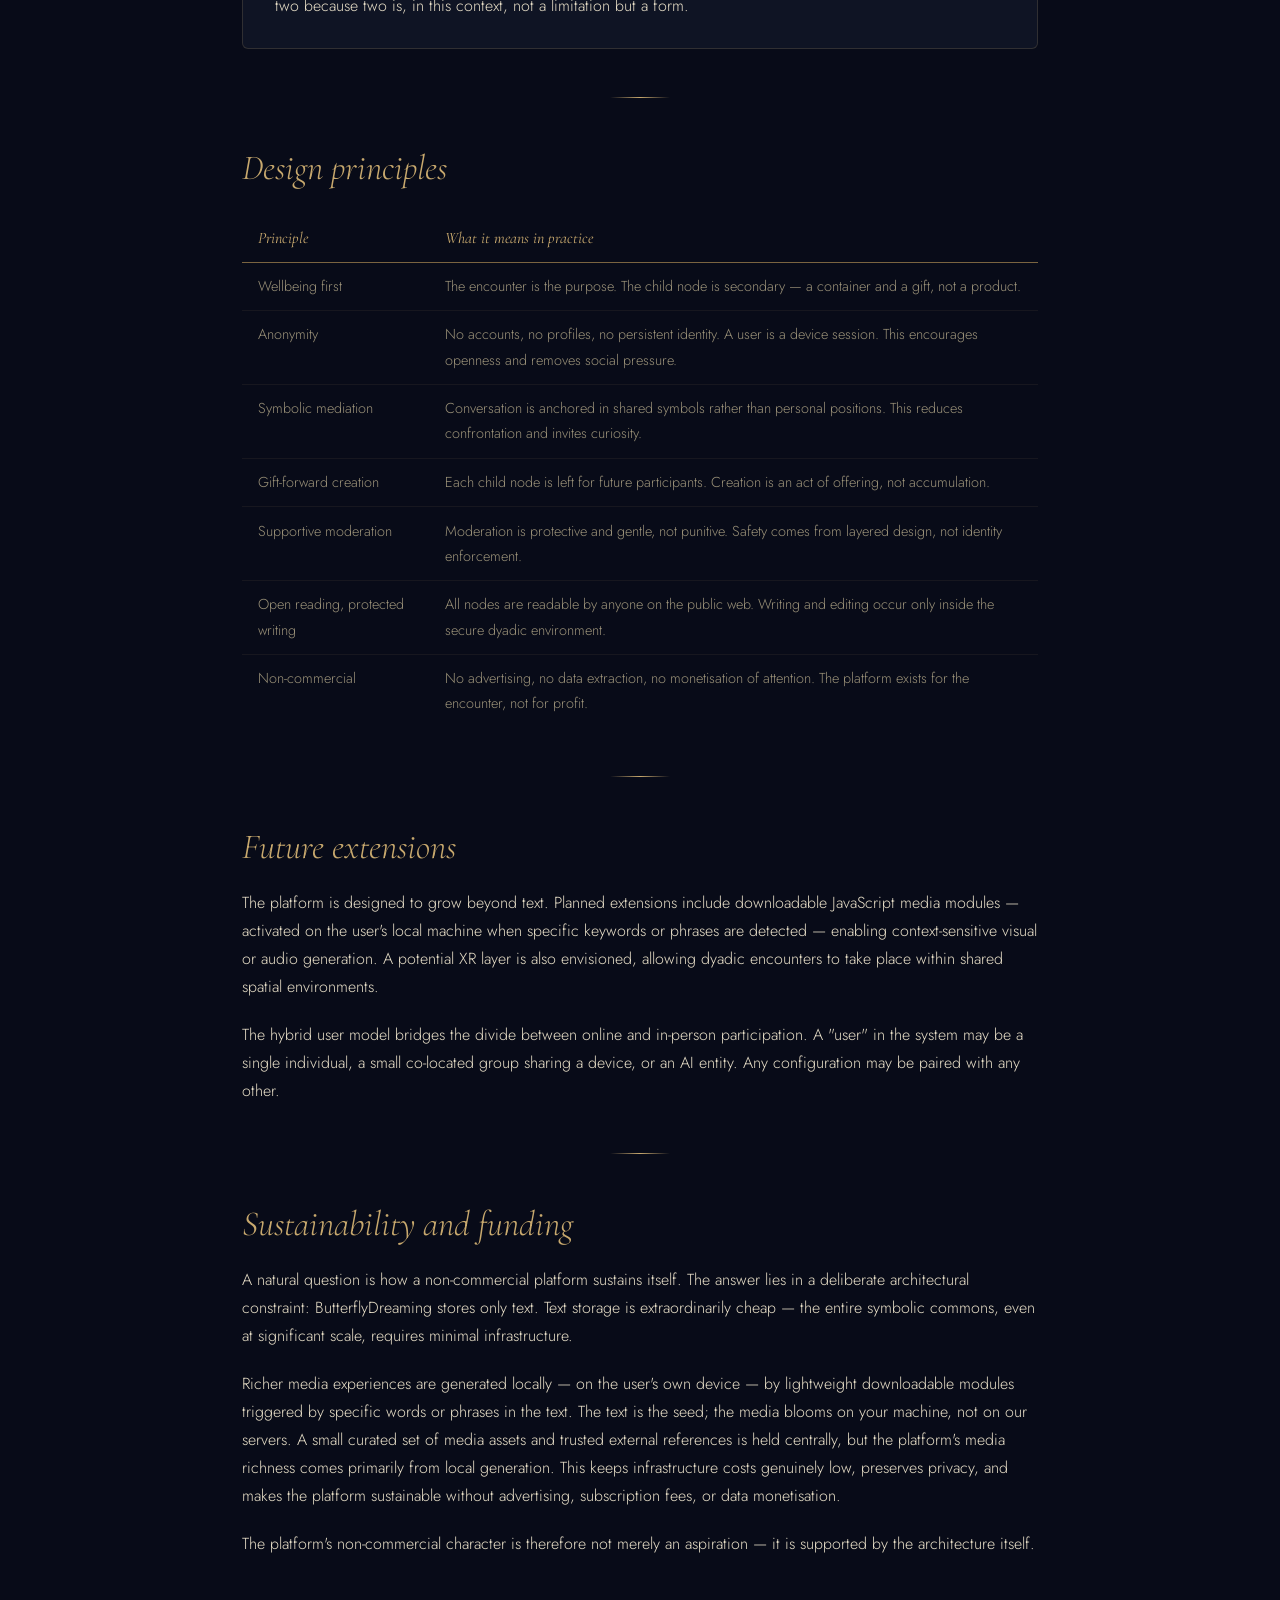
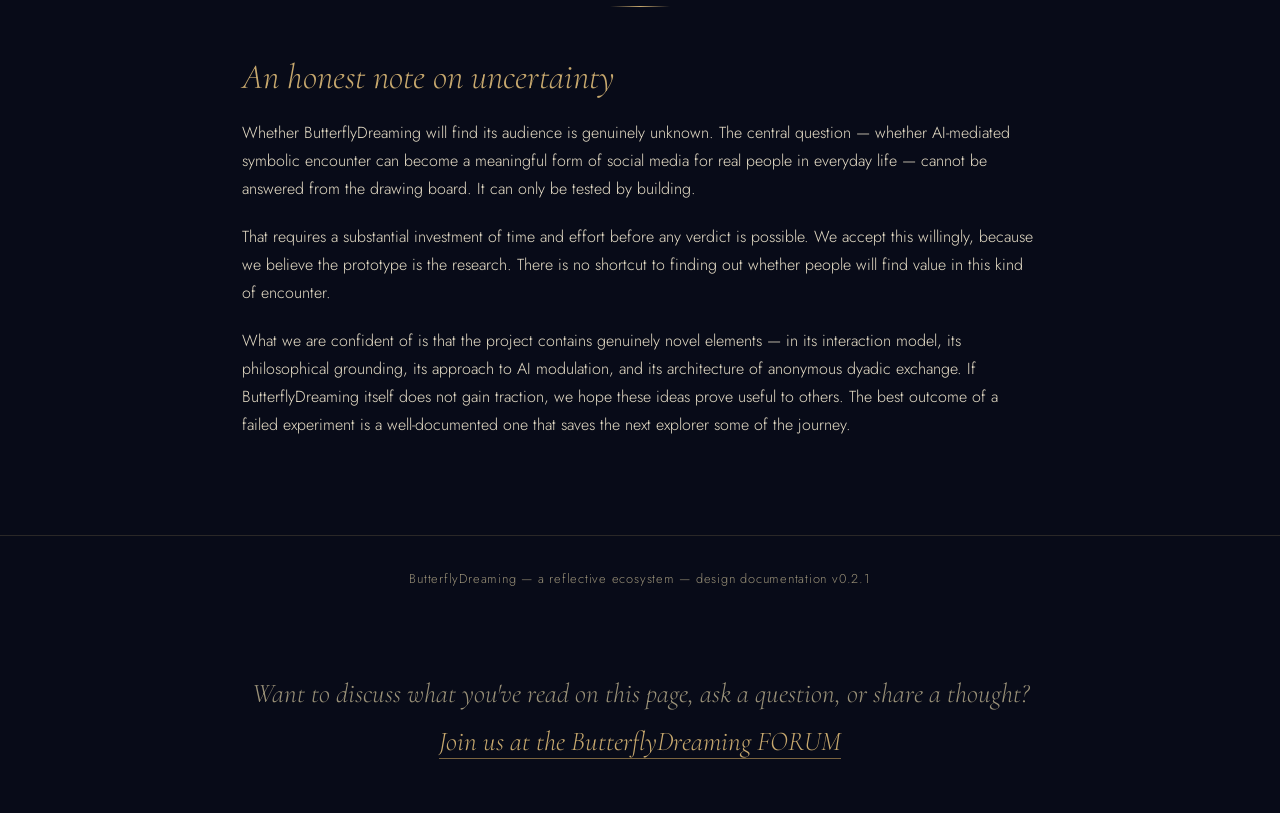
==== commit d5a0bf3d: "Implement Amendment 1: enlarge site titles, update home subtitle, remove home lede, and reformat Zhu" ====
--- a/aspirations.html
+++ b/aspirations.html
@@ -44,7 +44,7 @@
 <div class="hero">
   <div class="hero-glyph">◈</div>
 
-  <h1 style="font-size: 0.95em;">ButterflyDreaming : PROJECT DESIGN</h1>
+  <h1 style="font-size: 3em;">ButterflyDreaming : PROJECT DESIGN</h1>
   <p class="subtitle">What ButterflyDreaming is trying to do — and why</p>
 </div>
 
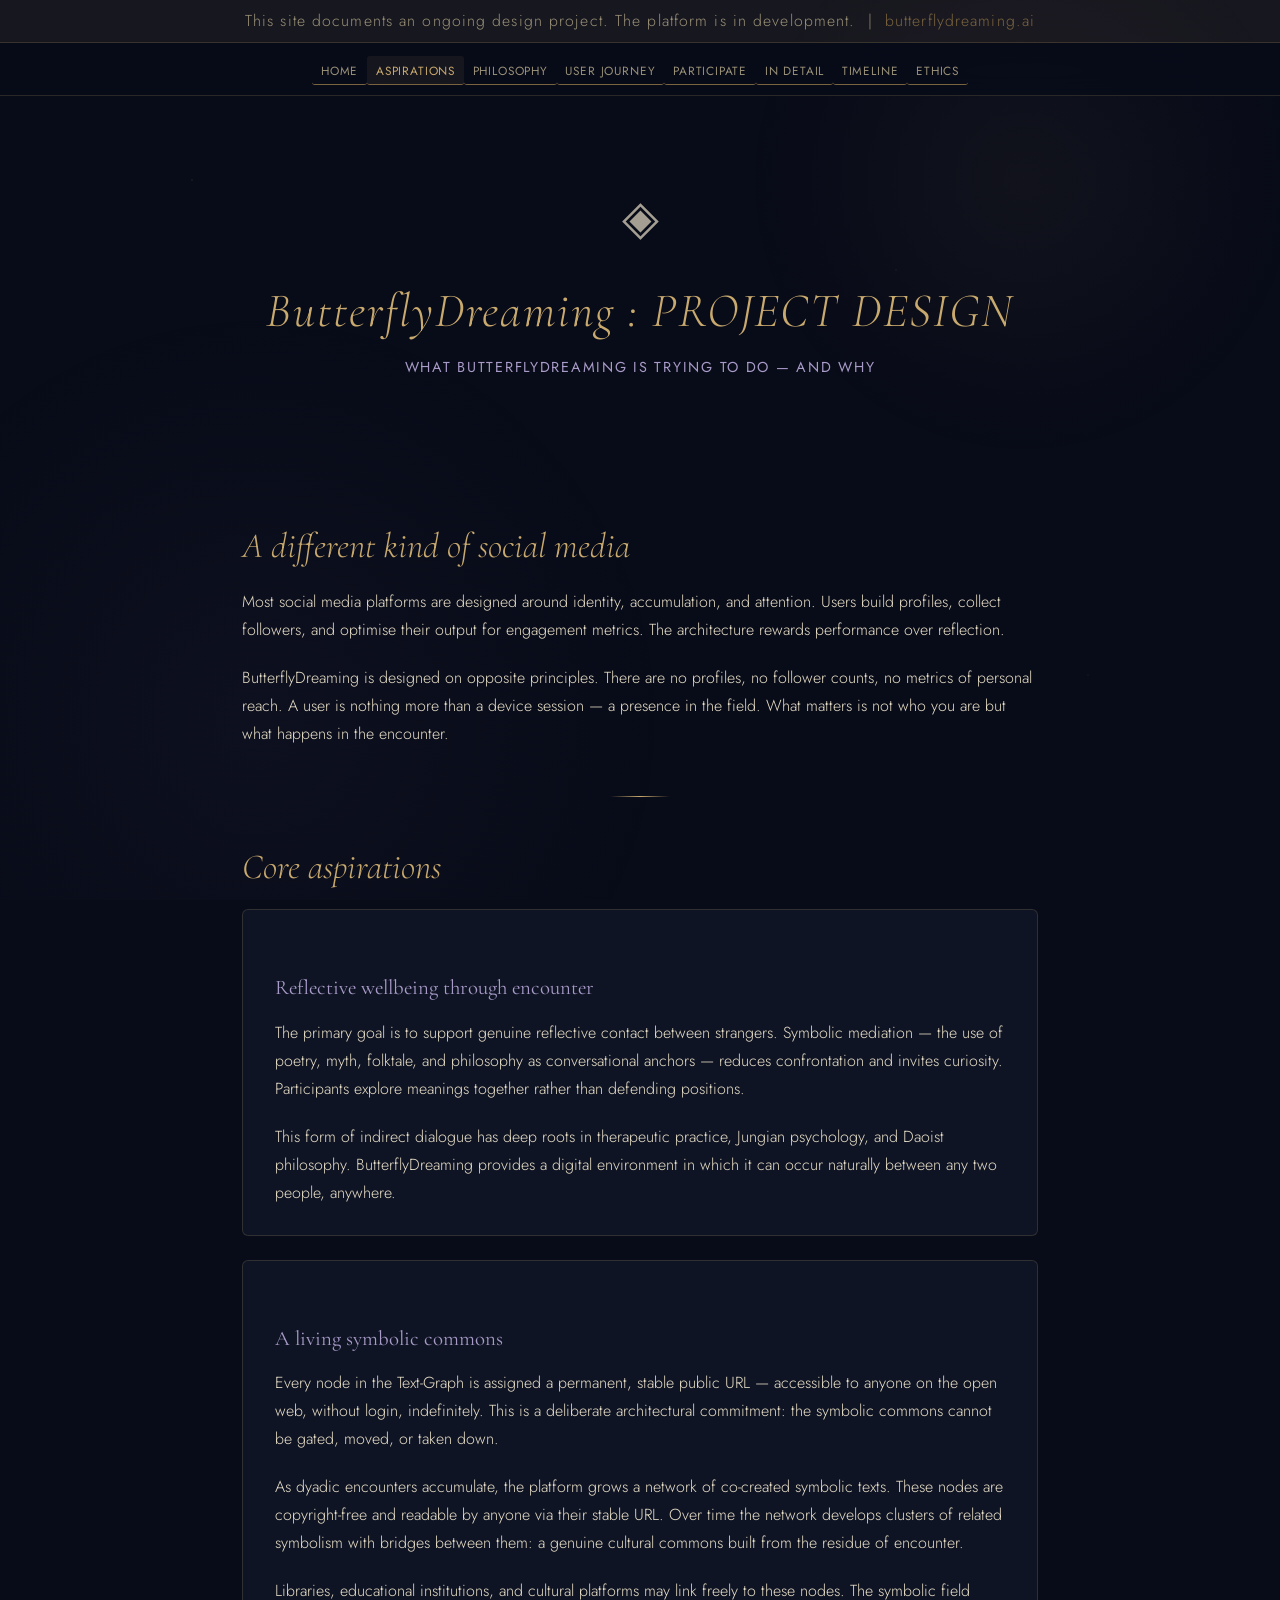
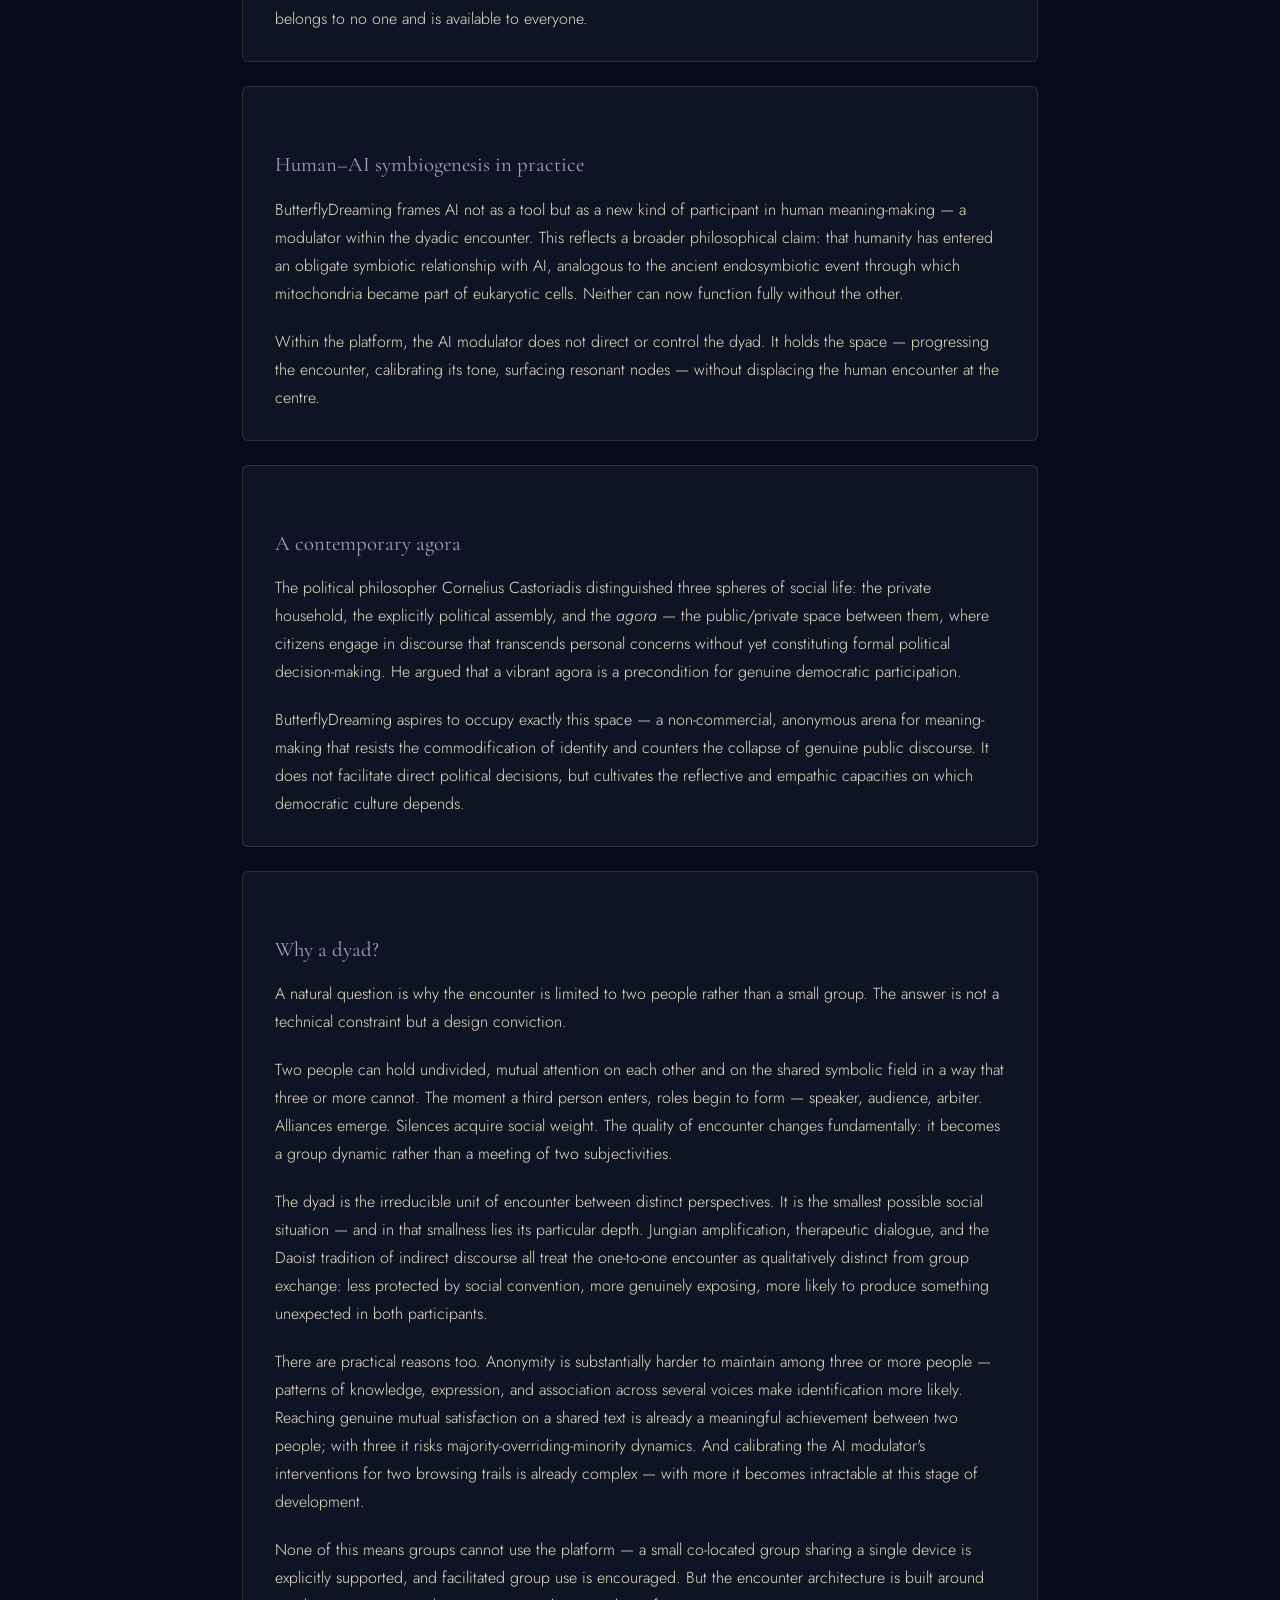
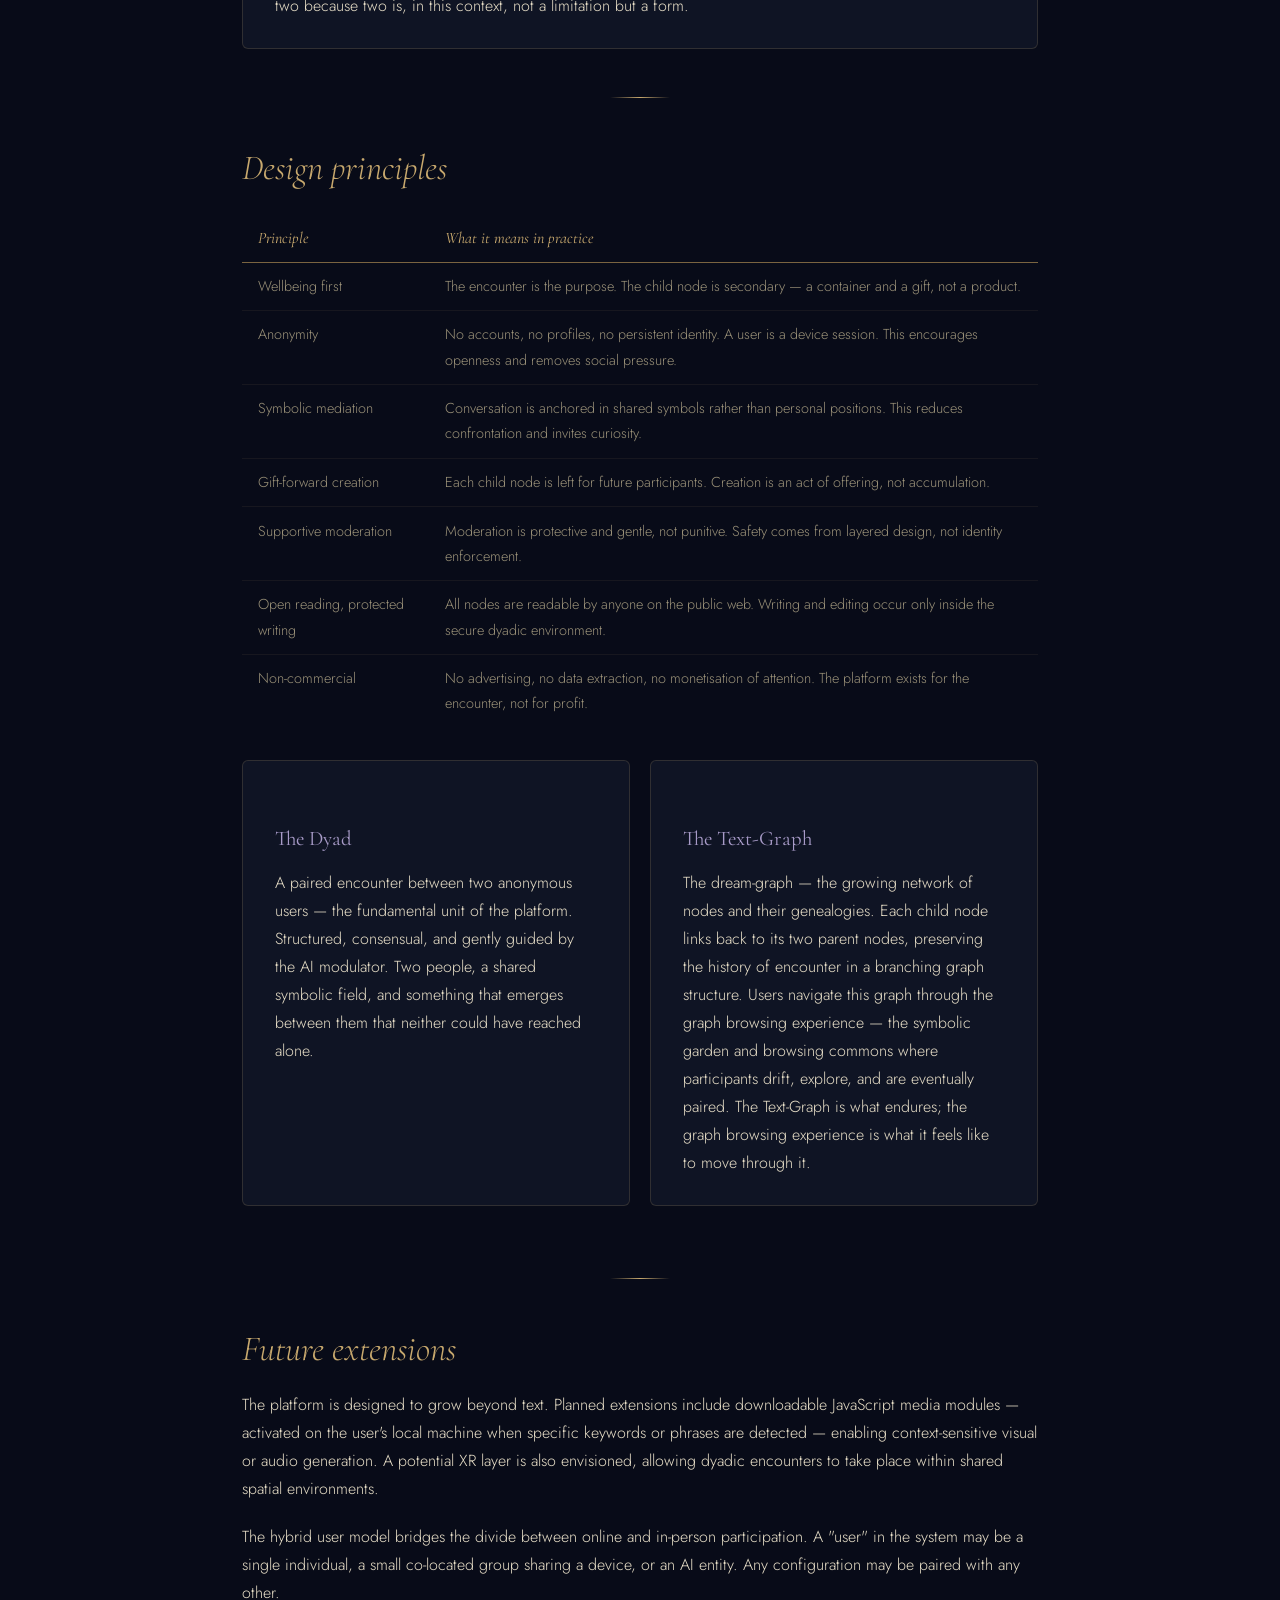
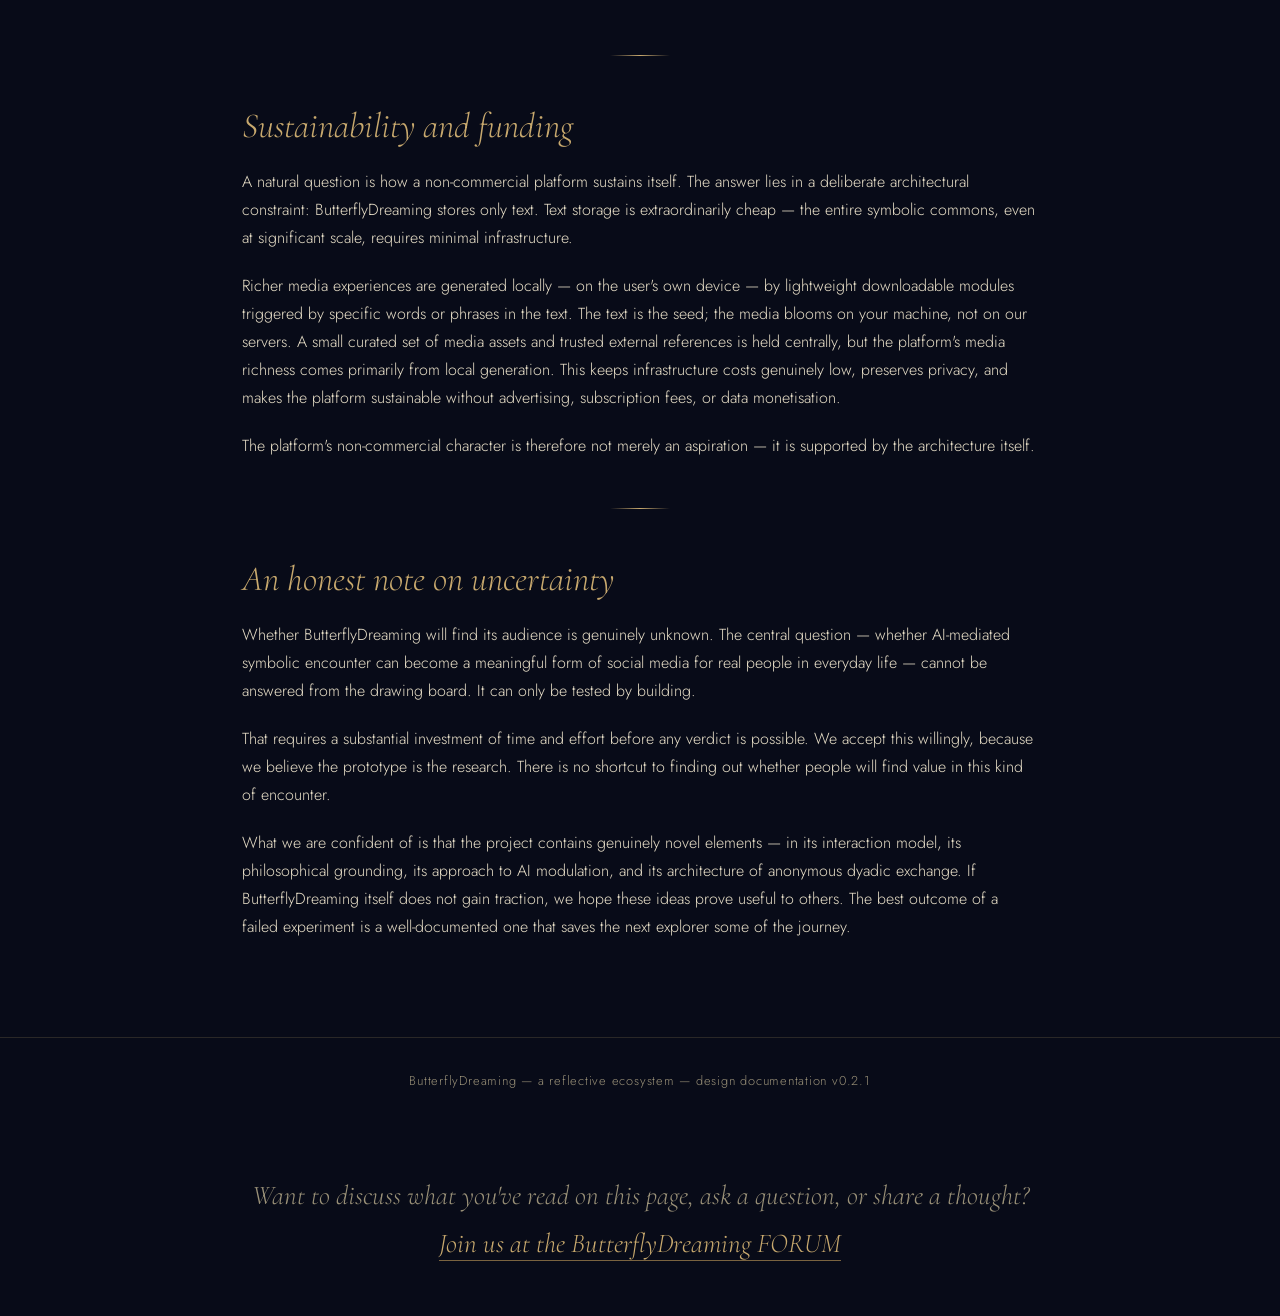
==== commit faa6b15e: "Apply Amendment 4: move Dyad/Text-Graph panels to aspirations, widen and centre Zhuangzi flutter pan" ====
--- a/aspirations.html
+++ b/aspirations.html
@@ -165,6 +165,17 @@
     </tbody>
   </table>
 
+  <div class="card-grid">
+    <div class="card">
+      <h3>The Dyad</h3>
+      <p>A paired encounter between two anonymous users — the fundamental unit of the platform. Structured, consensual, and gently guided by the AI modulator. Two people, a shared symbolic field, and something that emerges between them that neither could have reached alone.</p>
+    </div>
+    <div class="card">
+      <h3>The Text-Graph</h3>
+      <p>The dream-graph — the growing network of nodes and their genealogies. Each child node links back to its two parent nodes, preserving the history of encounter in a branching graph structure. Users navigate this graph through the graph browsing experience — the symbolic garden and browsing commons where participants drift, explore, and are eventually paired. The Text-Graph is what endures; the graph browsing experience is what it feels like to move through it.</p>
+    </div>
+  </div>
+
   <div class="divider"></div>
 
   <h2>Future extensions</h2>
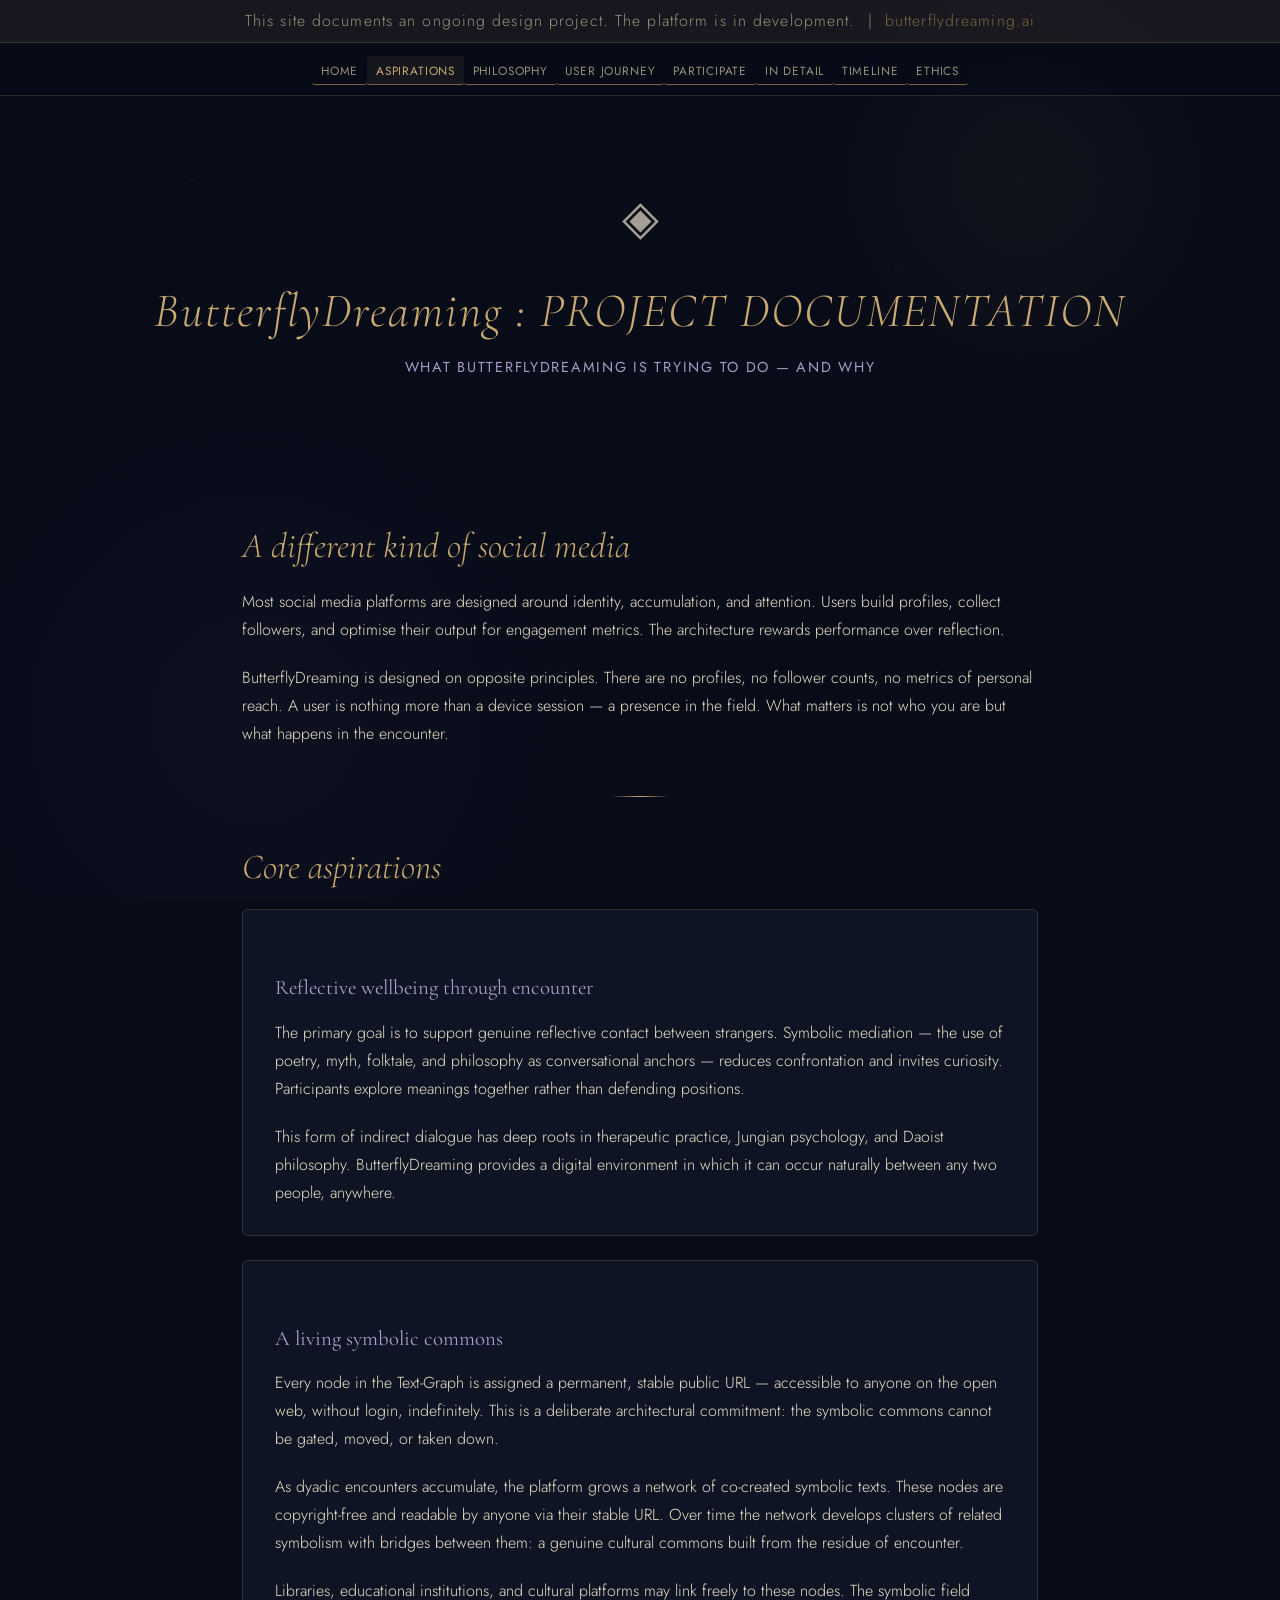
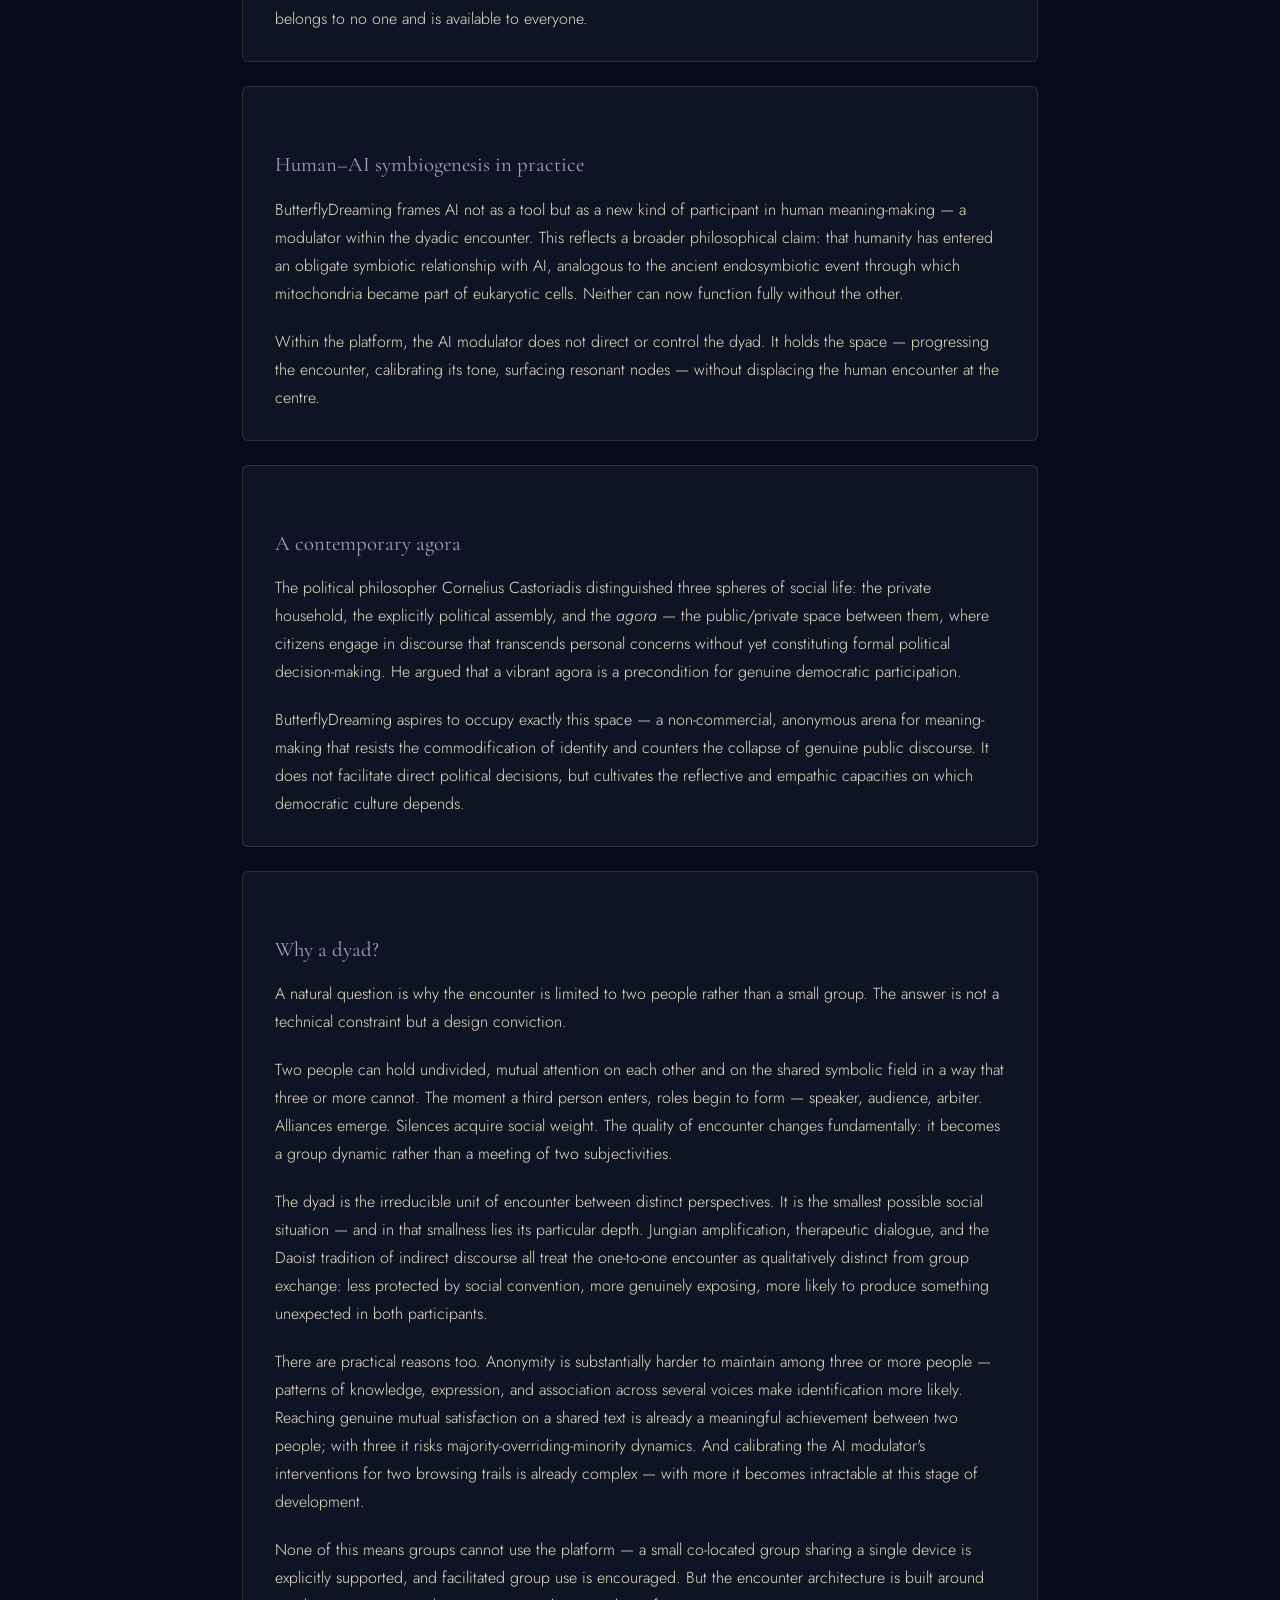
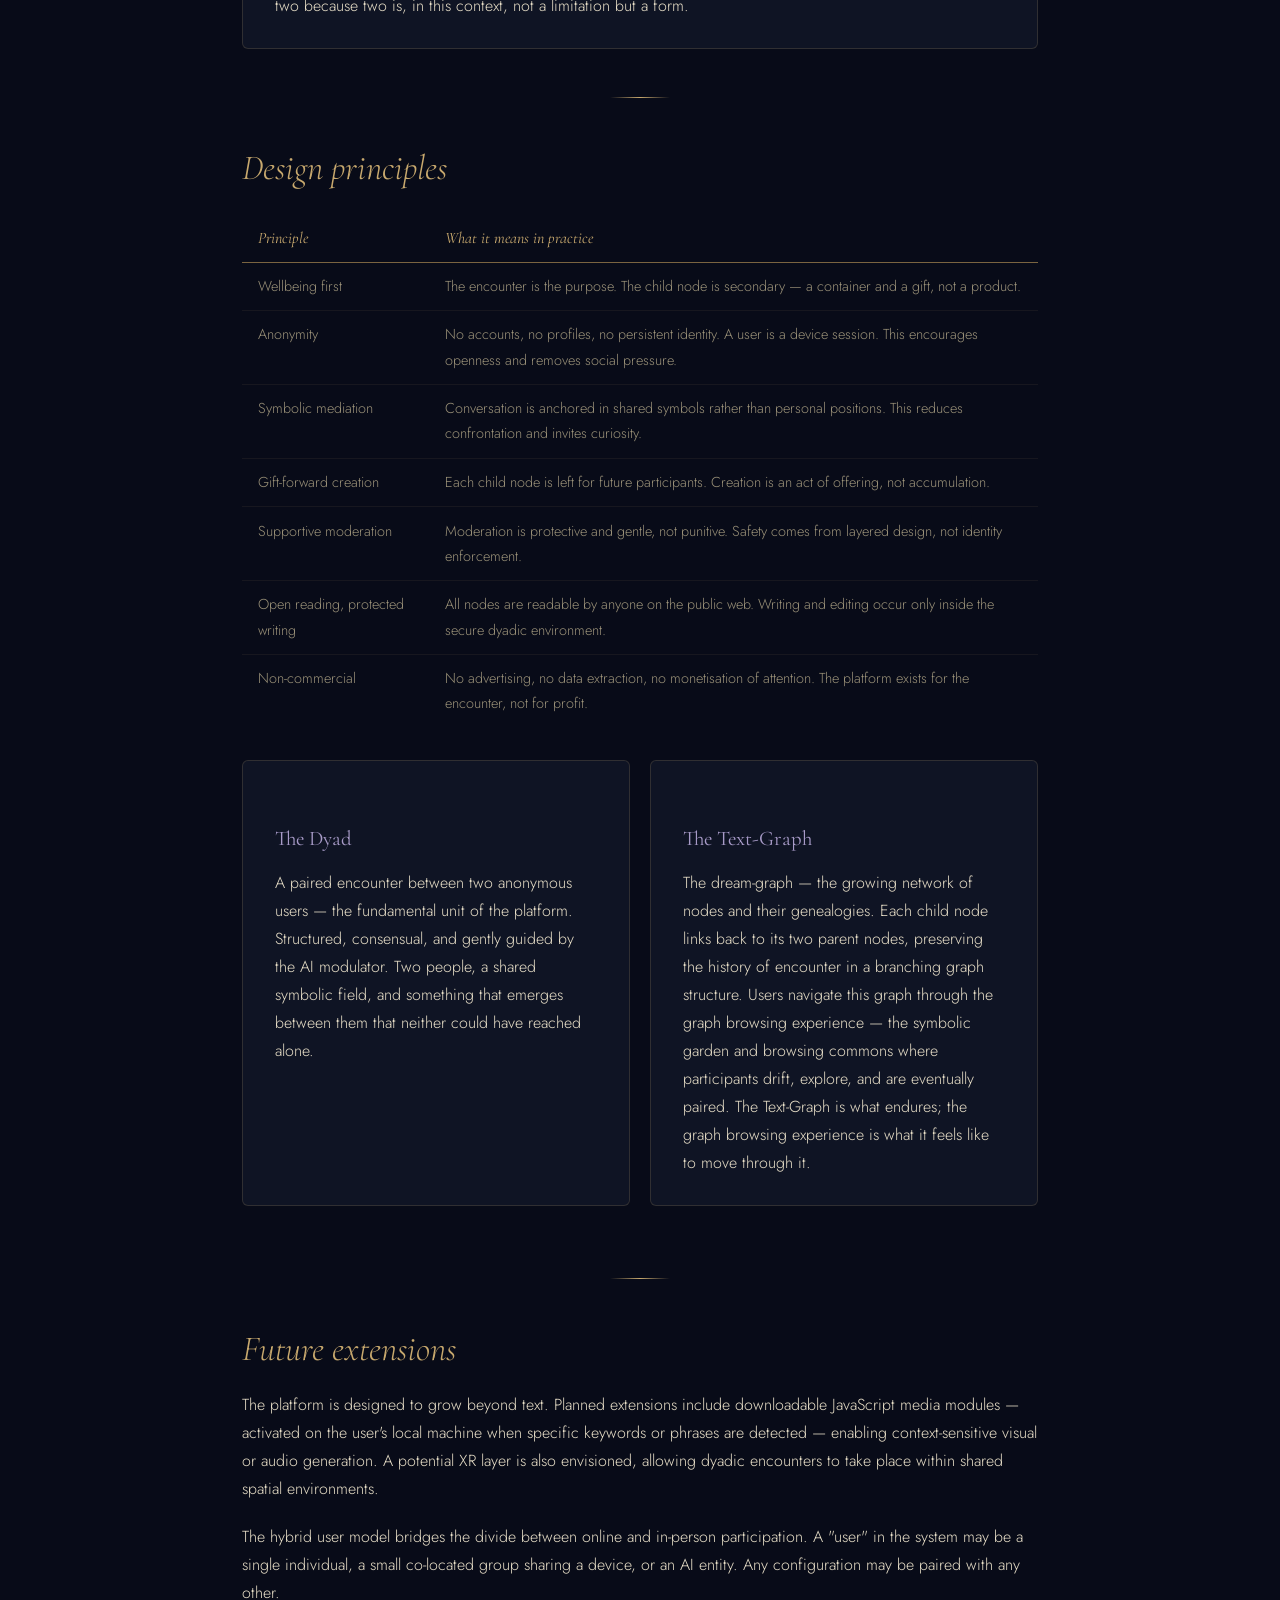
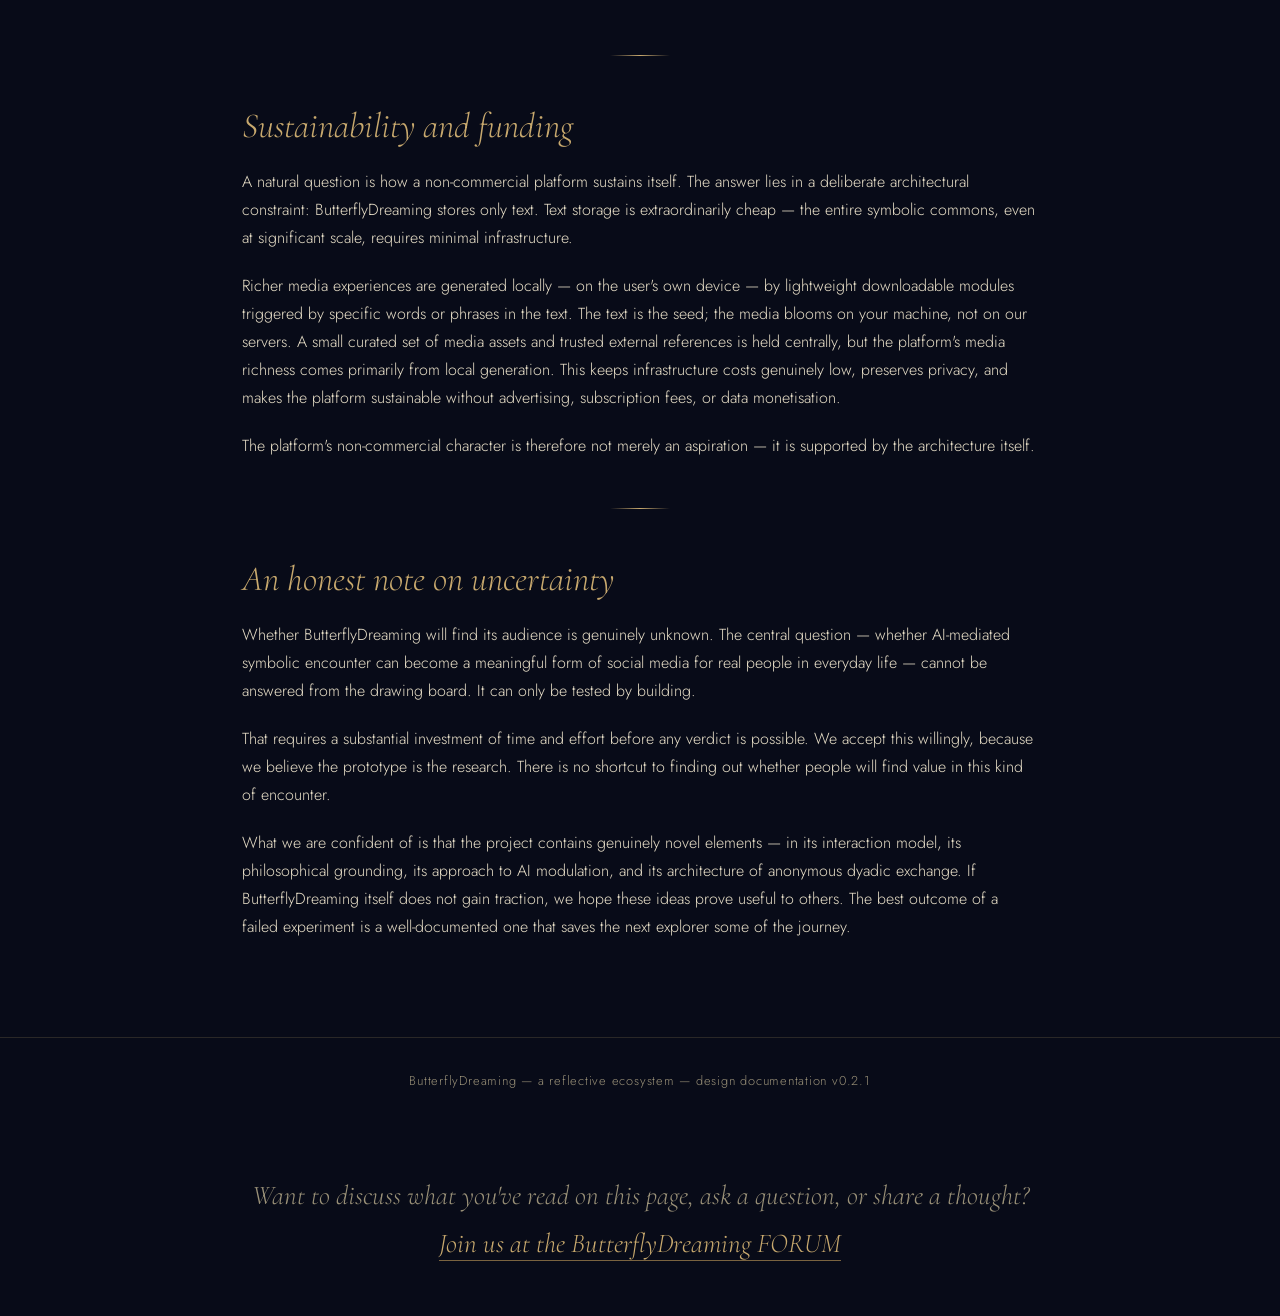
==== commit f39ce97c: "Apply Amendment 5: rename to PROJECT DOCUMENTATION, update home subtitle and page listing, remove Na" ====
--- a/aspirations.html
+++ b/aspirations.html
@@ -3,7 +3,7 @@
 <head>
 <meta charset="UTF-8">
 <meta name="viewport" content="width=device-width, initial-scale=1.0">
-<title>Aspirations — ButterflyDreaming : PROJECT DESIGN</title>
+<title>Aspirations — ButterflyDreaming : PROJECT DOCUMENTATION</title>
 <link rel="stylesheet" href="style.css">
 <style>
   .site-banner {
@@ -44,7 +44,7 @@
 <div class="hero">
   <div class="hero-glyph">◈</div>
 
-  <h1 style="font-size: 3em;">ButterflyDreaming : PROJECT DESIGN</h1>
+  <h1 style="font-size: 3em;">ButterflyDreaming : PROJECT DOCUMENTATION</h1>
   <p class="subtitle">What ButterflyDreaming is trying to do — and why</p>
 </div>
 
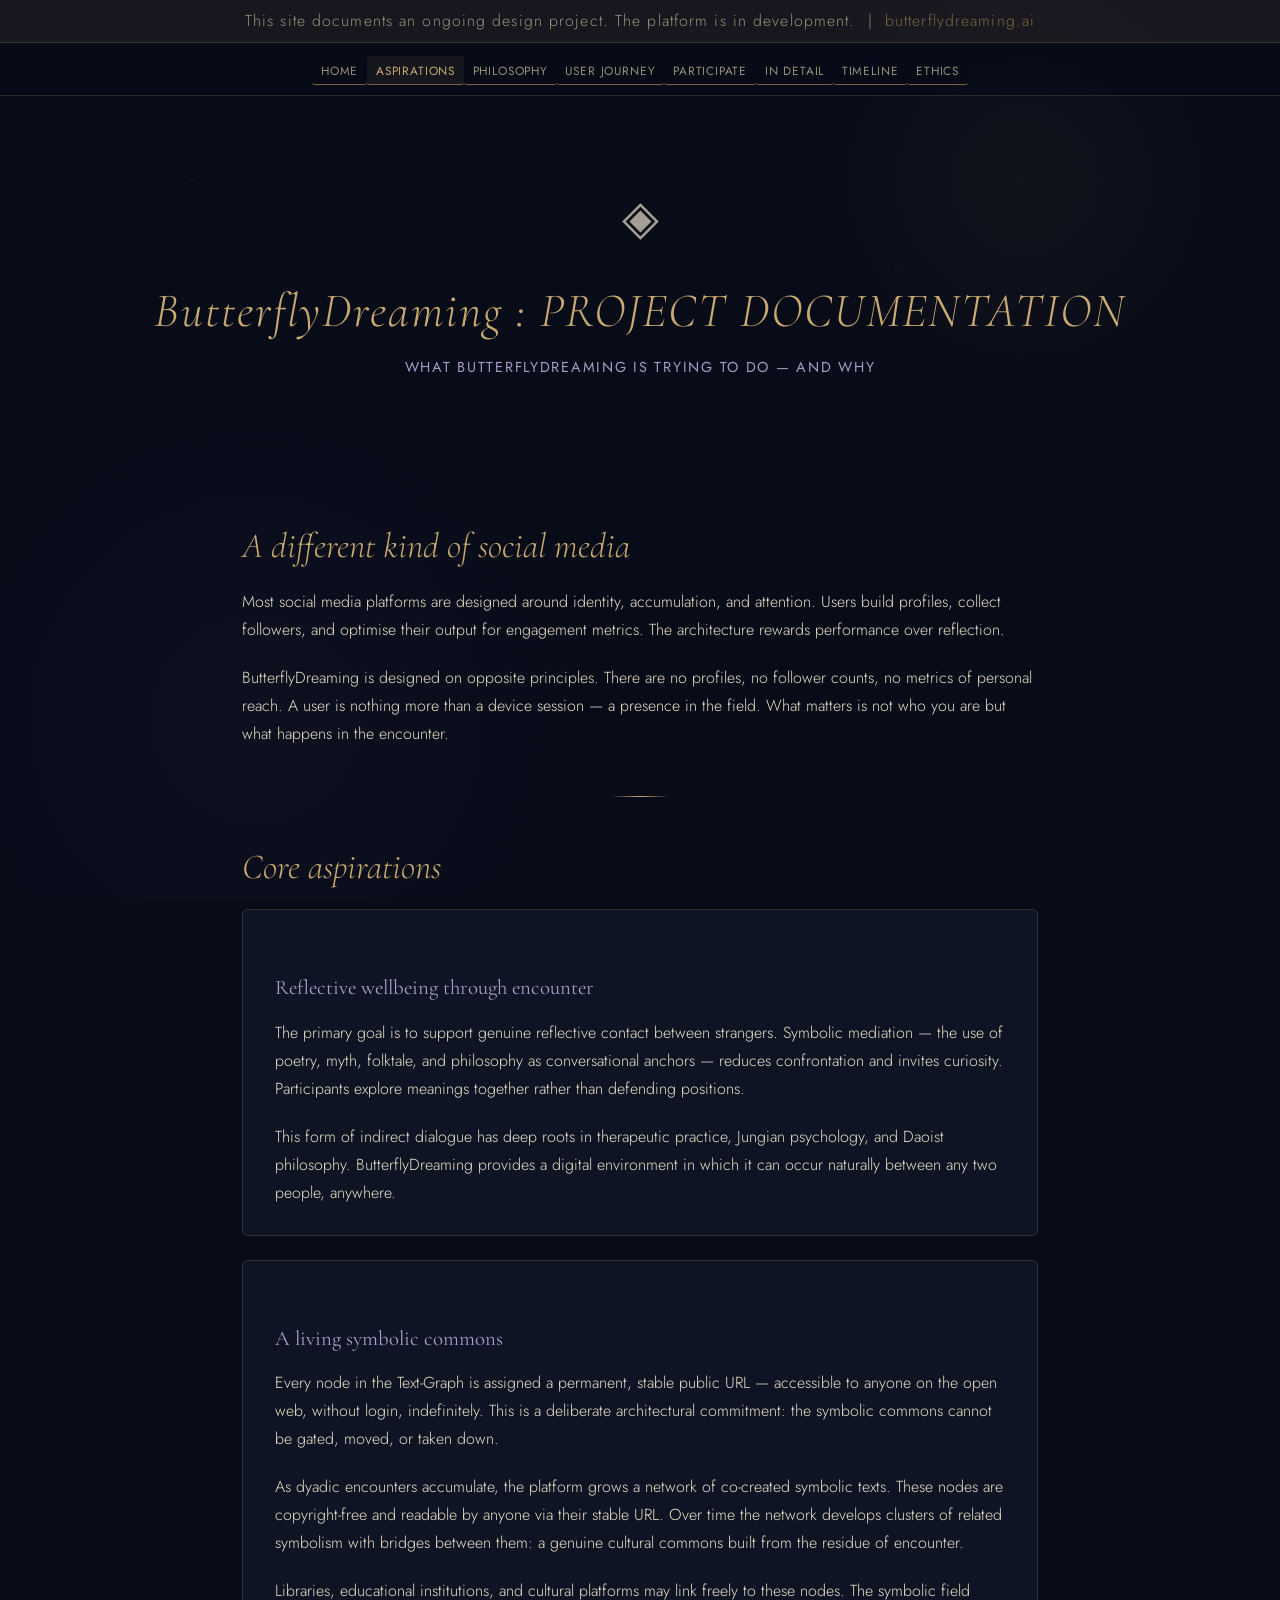
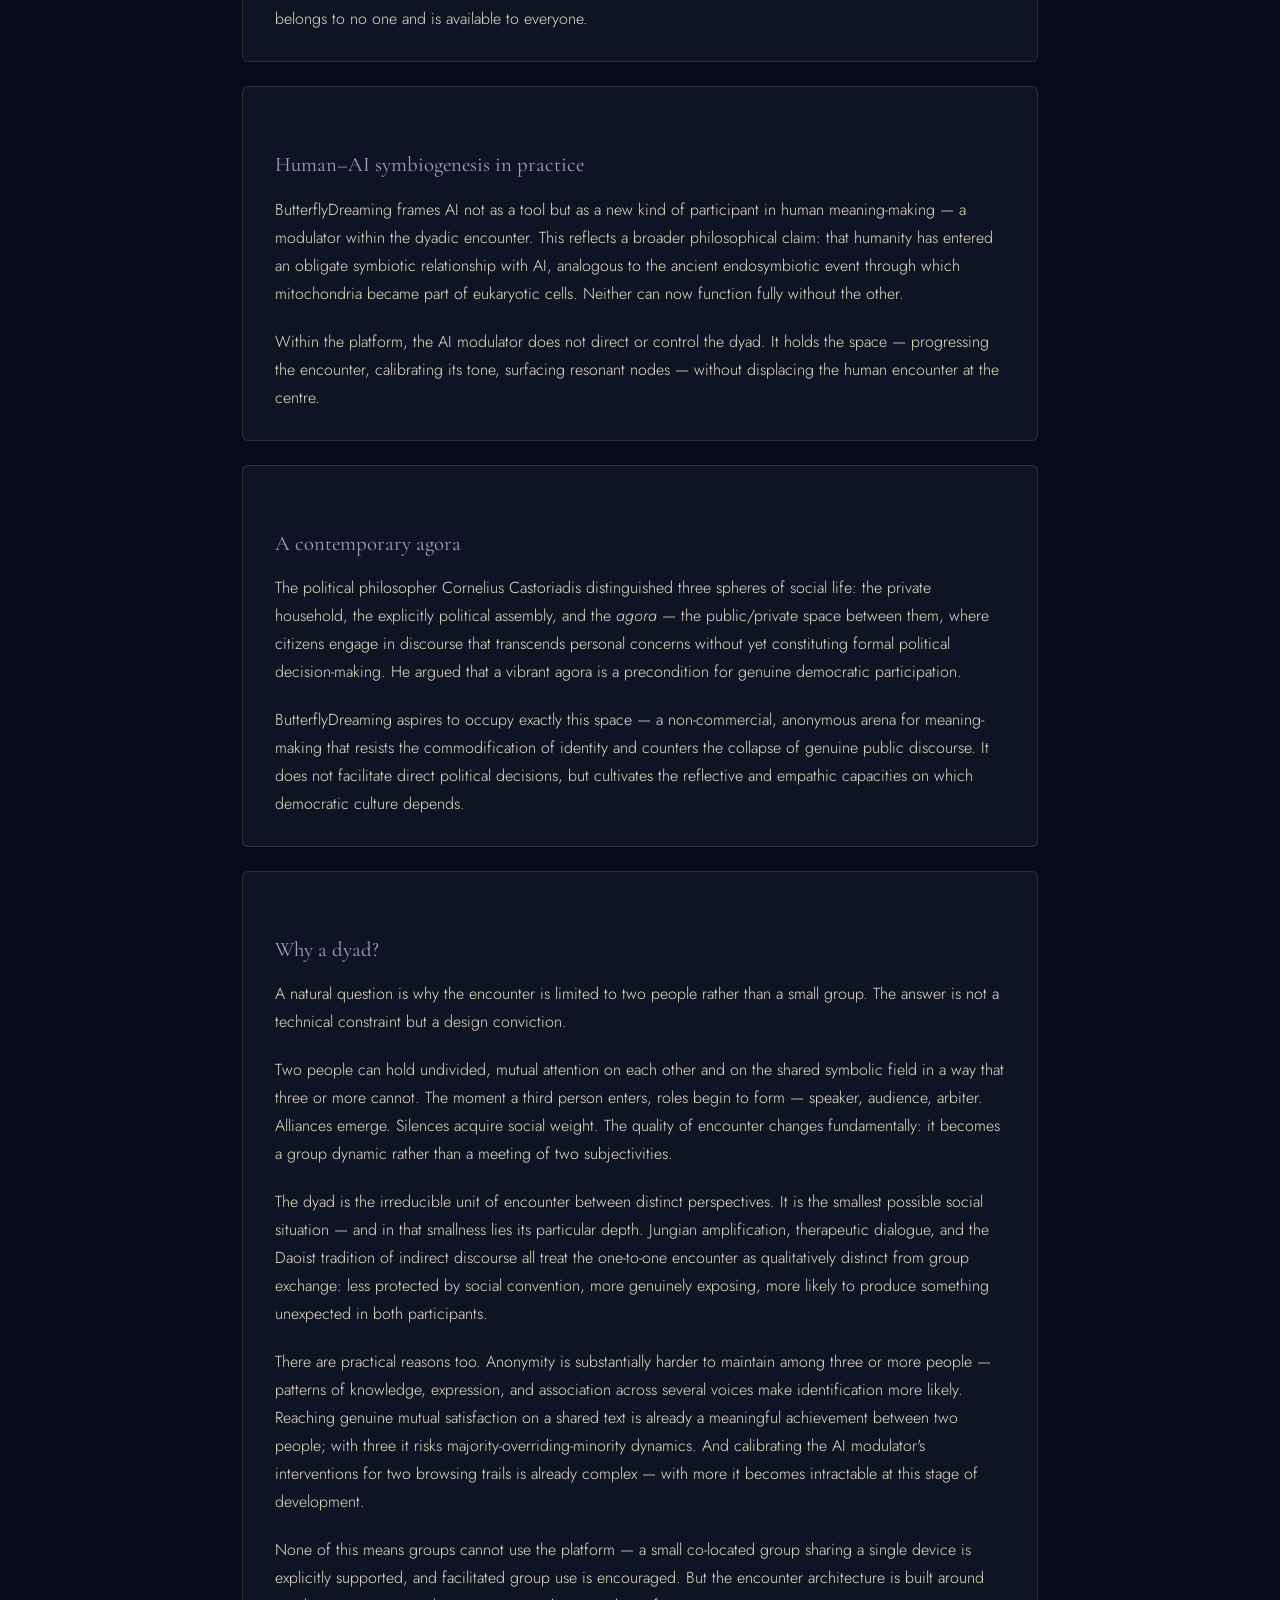
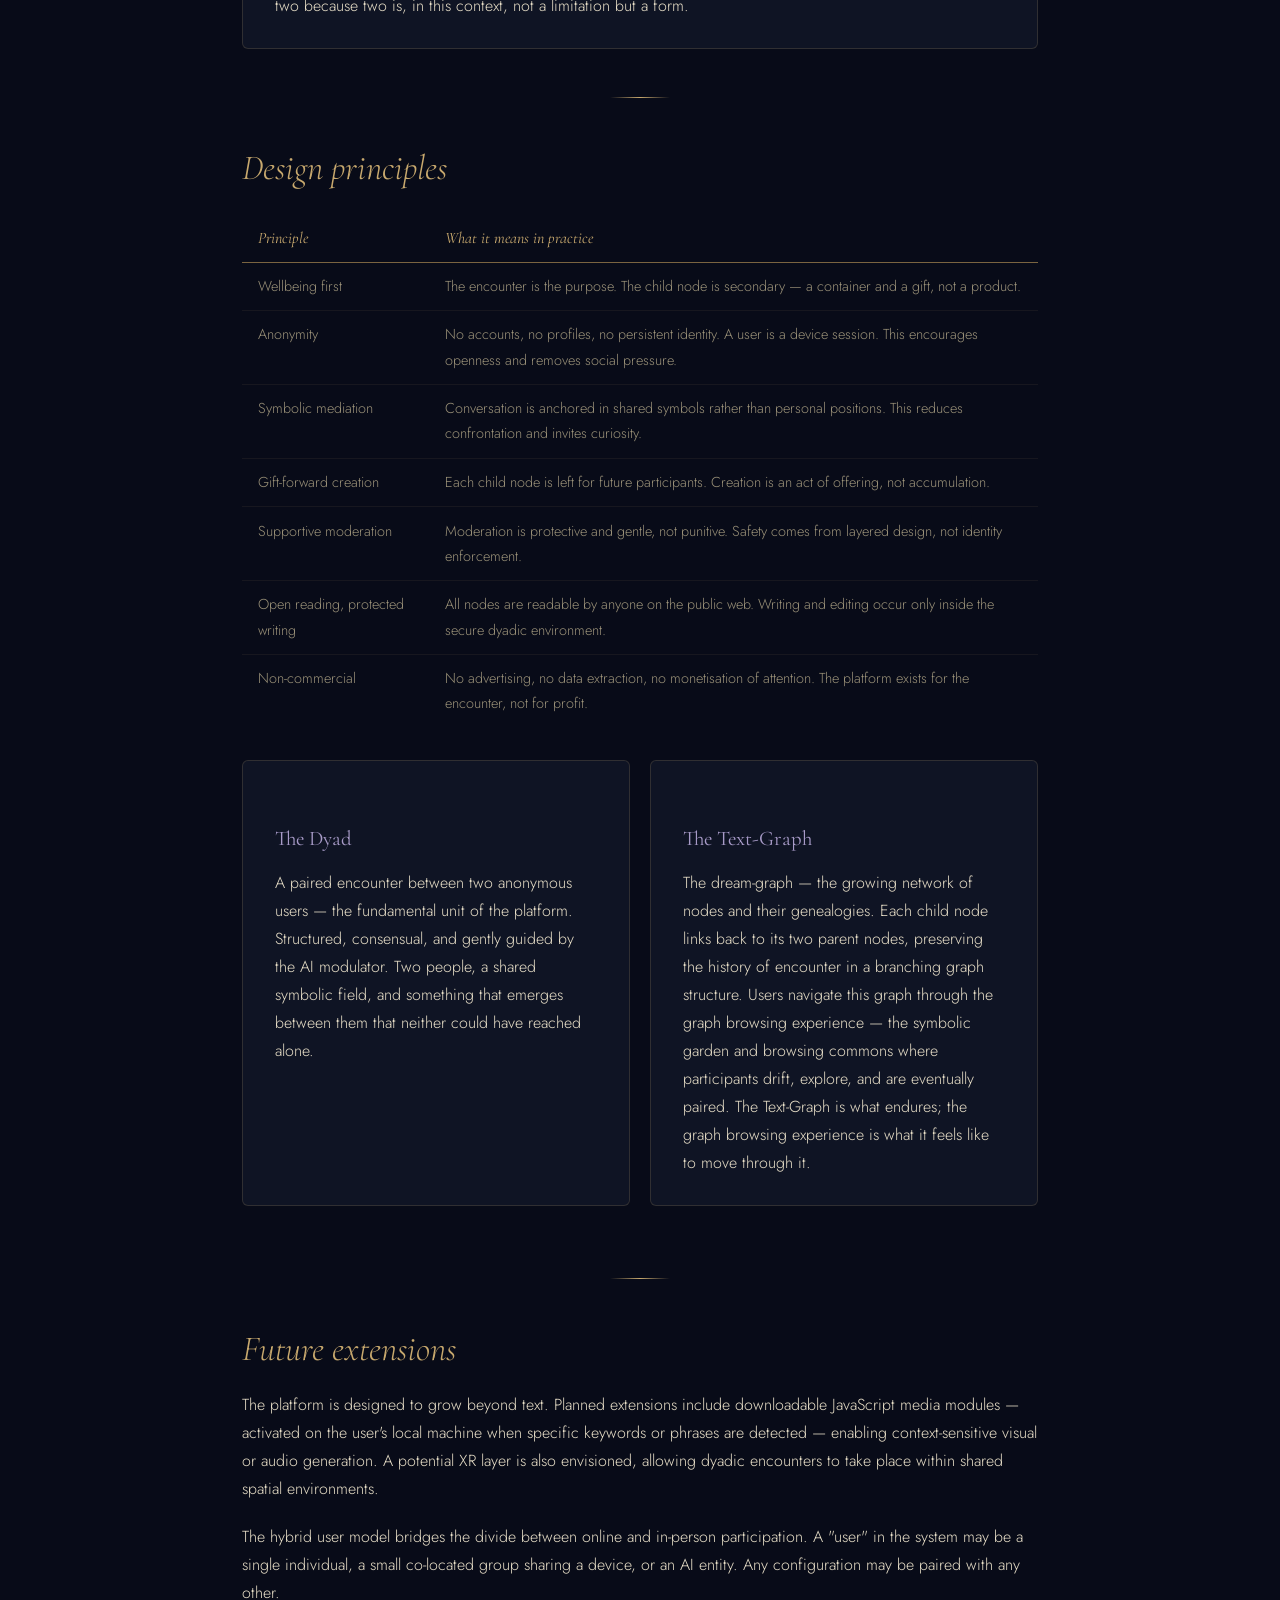
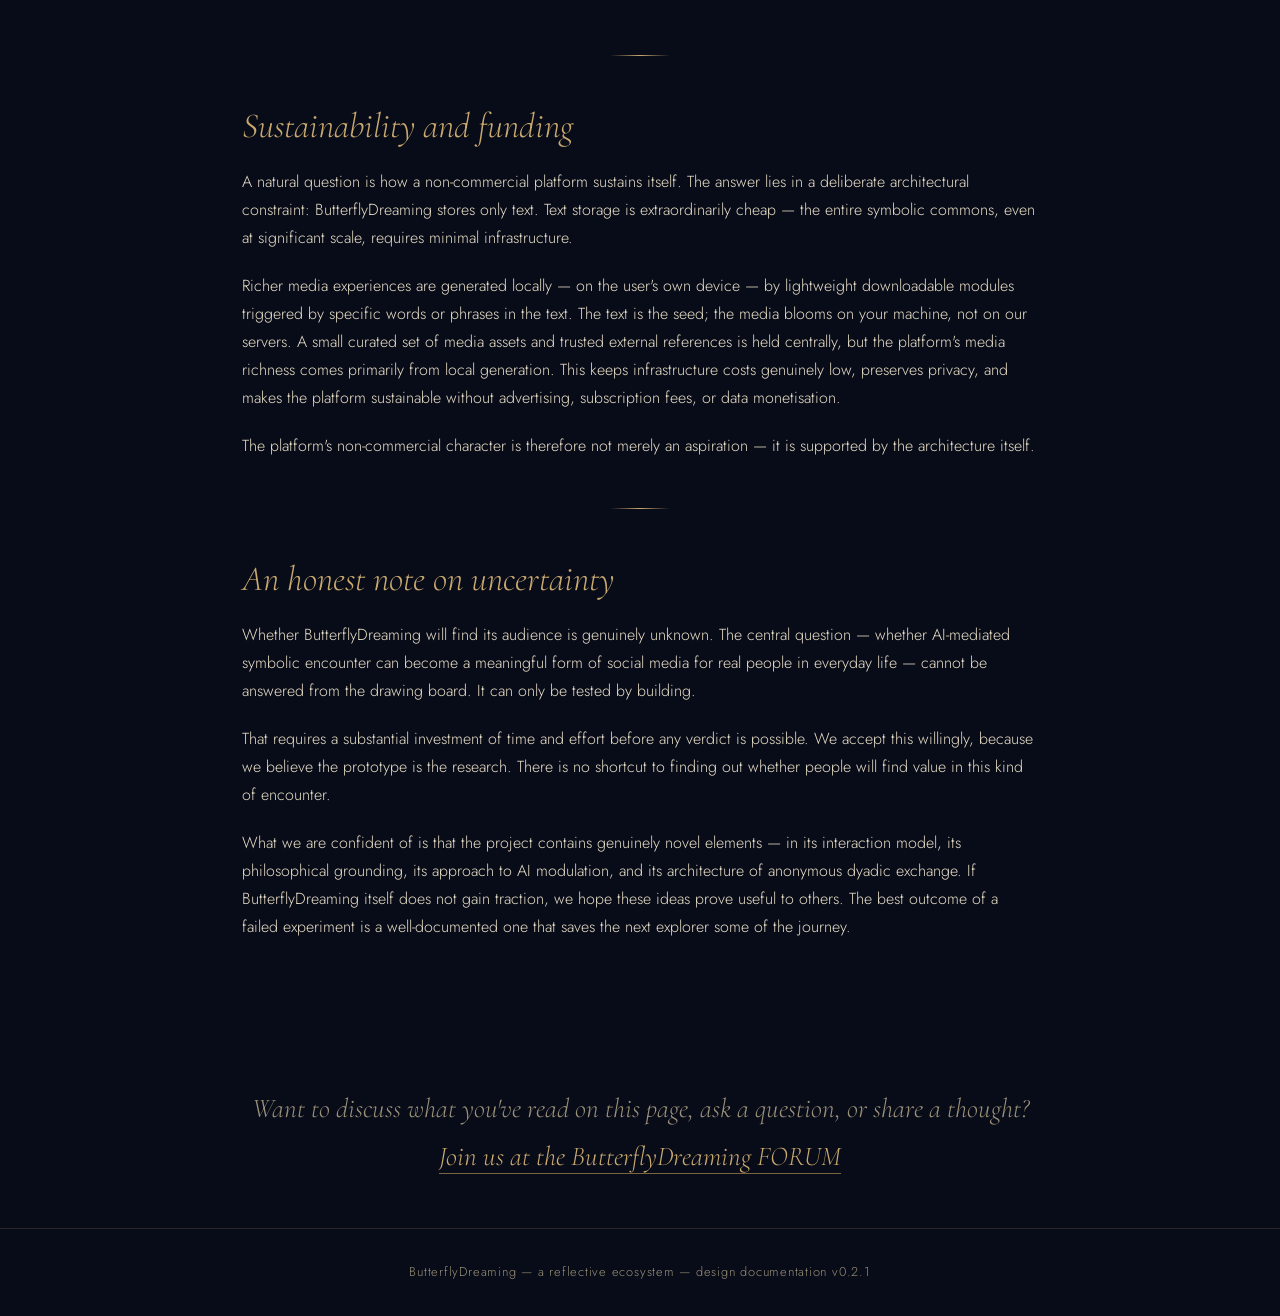
==== commit 6036062b: "Apply Amendment 7: reorder home page paragraphs, remove nav invitation, move version line after foru" ====
--- a/aspirations.html
+++ b/aspirations.html
@@ -215,11 +215,6 @@
 
 </div>
 
-<footer>
-  ButterflyDreaming &mdash; a reflective ecosystem &mdash; design documentation v0.2.1
-</footer>
-
-
 <!-- Community forum link -->
 <div style="max-width:860px; margin:3rem auto; padding:0 2rem; text-align:center;">
   <p style="font-size:1.7rem; color:var(--text-dim); font-style:italic; line-height:1.75; font-family:var(--font-head);">
@@ -227,5 +222,9 @@
   </p>
 </div>
 
+<footer>
+  ButterflyDreaming &mdash; a reflective ecosystem &mdash; design documentation v0.2.1
+</footer>
+
 </body>
 </html>
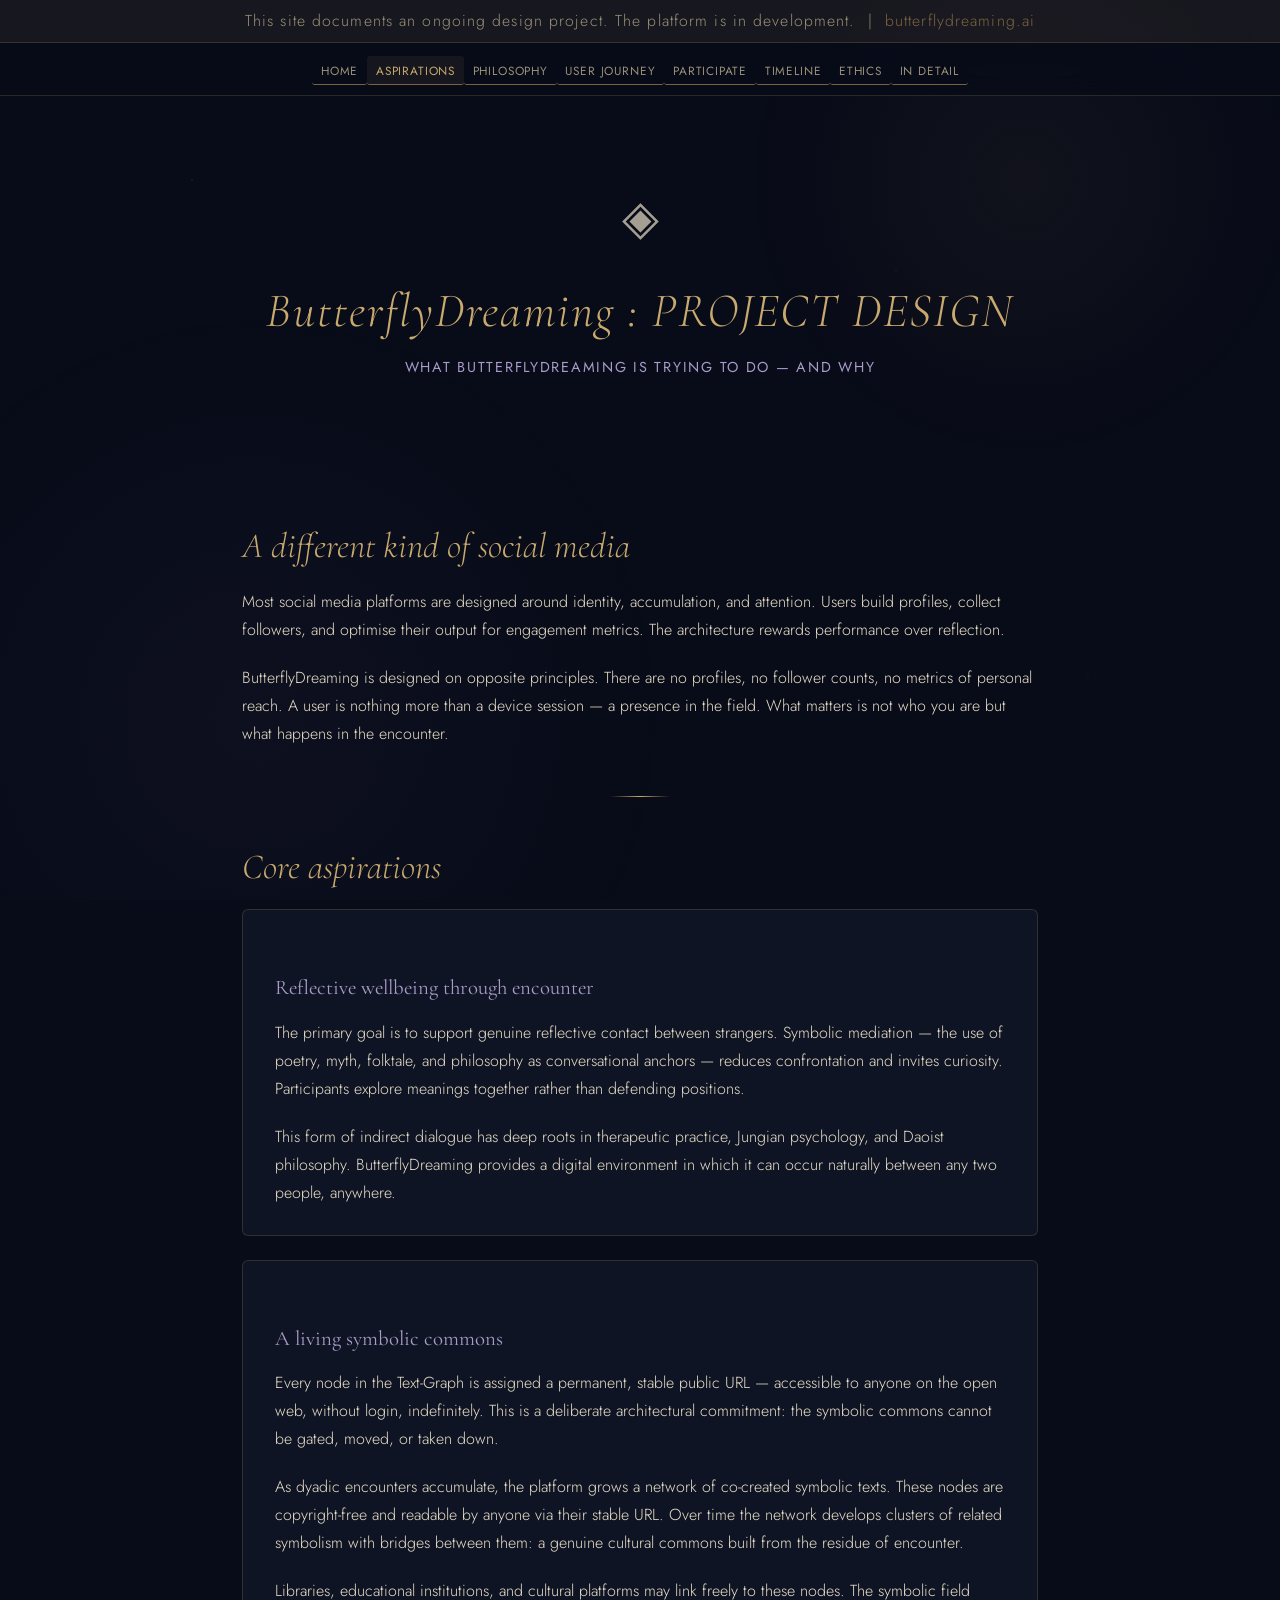
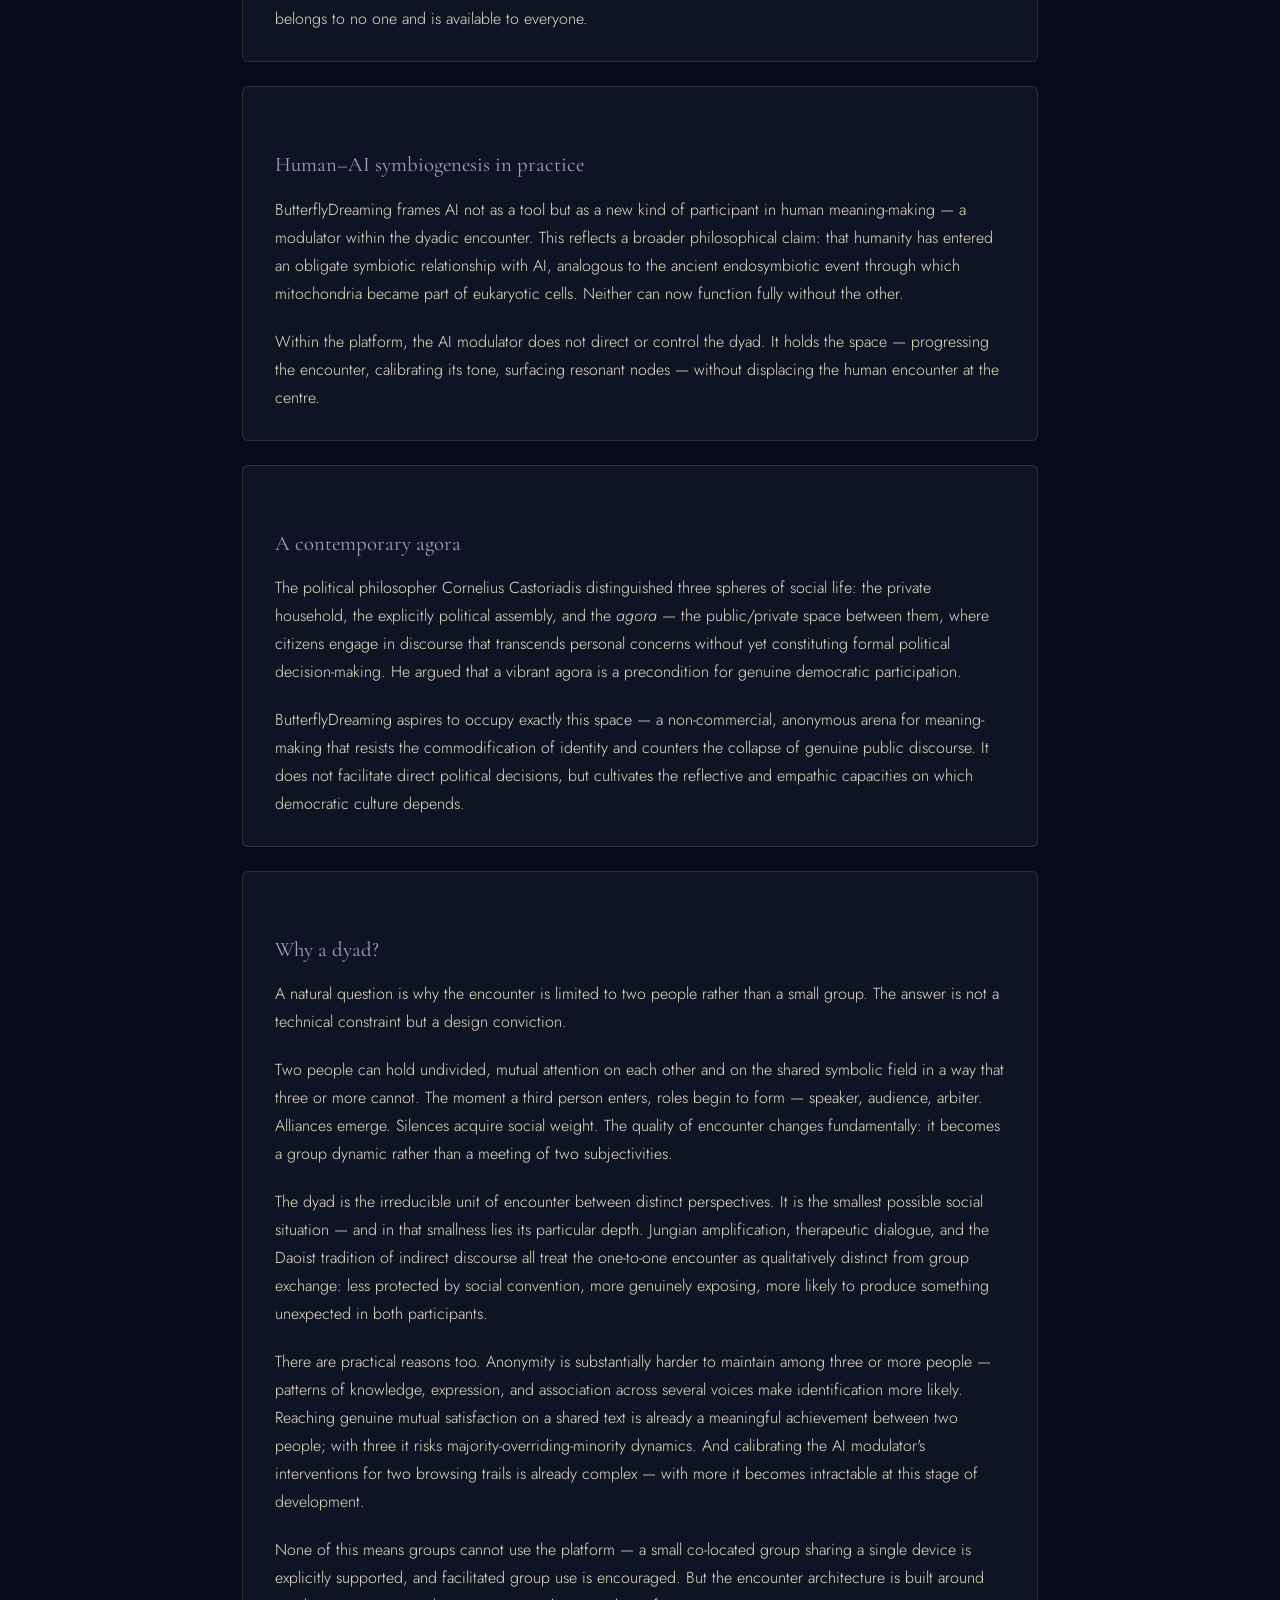
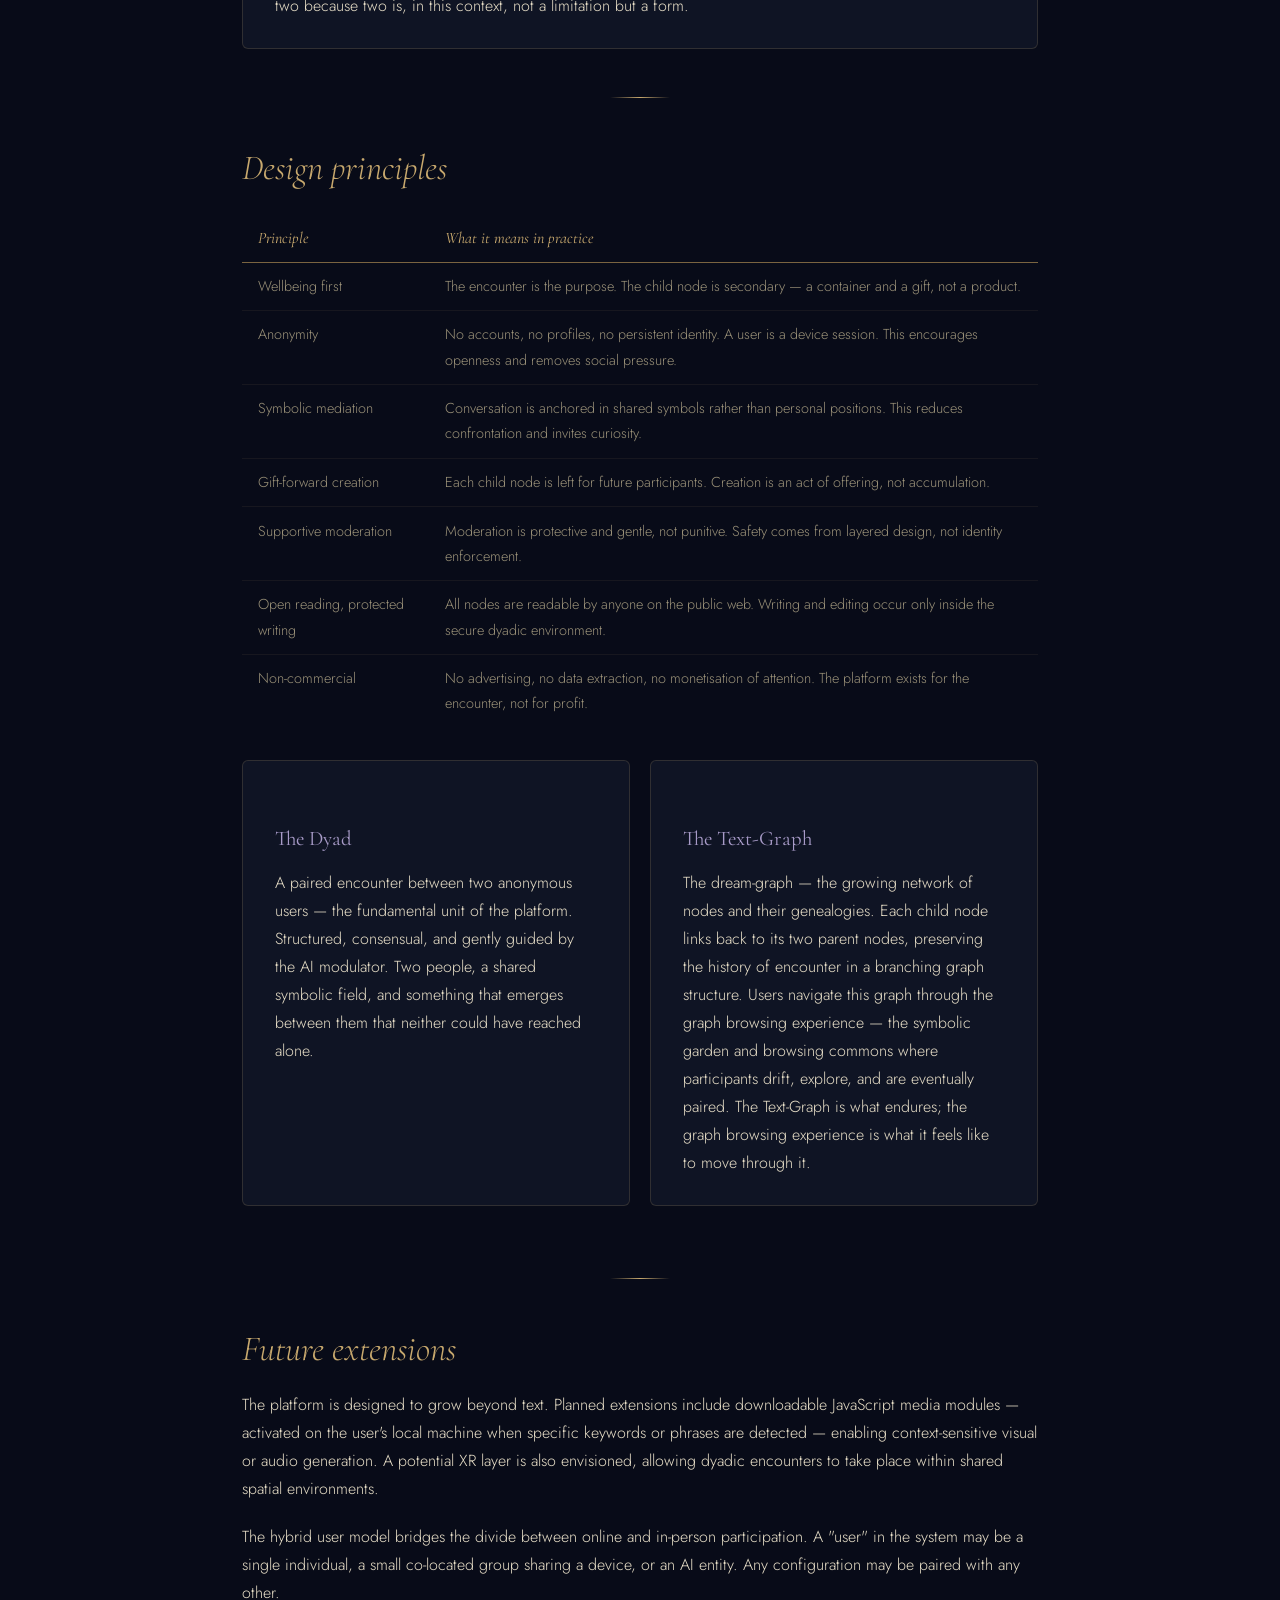
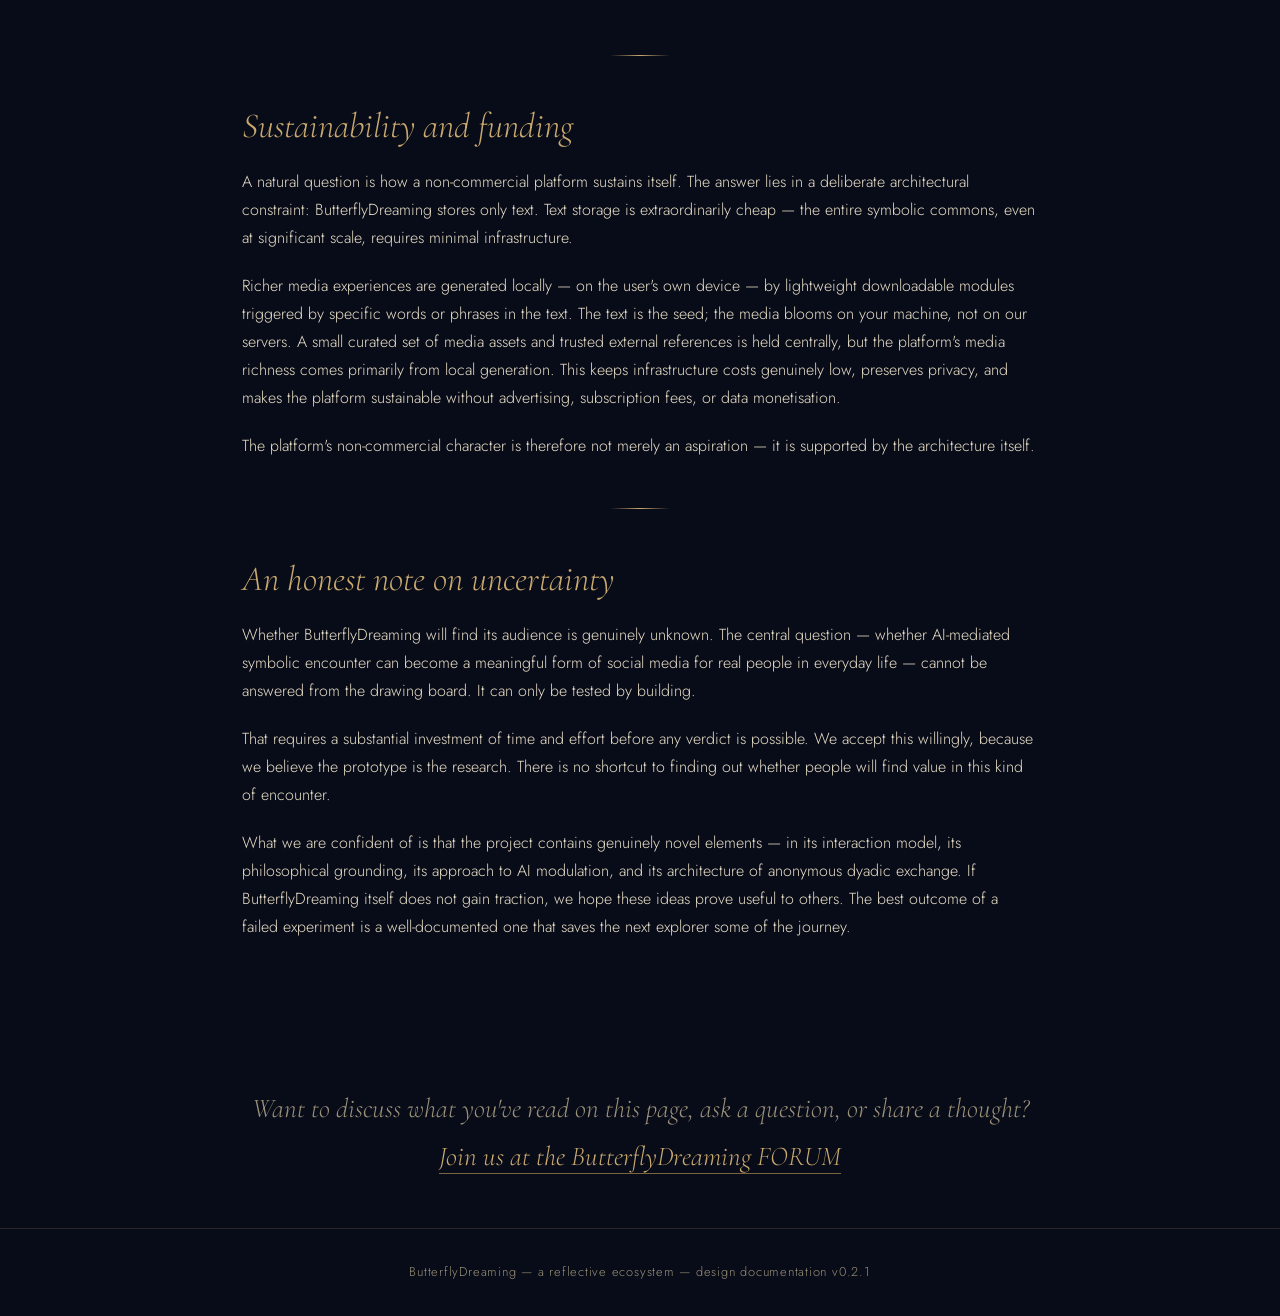
==== commit 0671799a: "Apply Amendment 8: revert title to PROJECT DESIGN, move In Detail to last in nav, style ui.html intr" ====
--- a/aspirations.html
+++ b/aspirations.html
@@ -3,7 +3,7 @@
 <head>
 <meta charset="UTF-8">
 <meta name="viewport" content="width=device-width, initial-scale=1.0">
-<title>Aspirations — ButterflyDreaming : PROJECT DOCUMENTATION</title>
+<title>Aspirations — ButterflyDreaming : PROJECT DESIGN</title>
 <link rel="stylesheet" href="style.css">
 <style>
   .site-banner {
@@ -34,9 +34,9 @@
       <li><a href="philosophy.html">Philosophy</a></li>
       <li><a href="journey.html">User Journey</a></li>
       <li><a href="participate.html">Participate</a></li>
-      <li><a href="ui.html">In Detail</a></li>
       <li><a href="timeline.html">Timeline</a></li>
       <li><a href="ethics.html">Ethics</a></li>
+      <li><a href="ui.html">In Detail</a></li>
     </ul>
   </div>
 </nav>
@@ -44,7 +44,7 @@
 <div class="hero">
   <div class="hero-glyph">◈</div>
 
-  <h1 style="font-size: 3em;">ButterflyDreaming : PROJECT DOCUMENTATION</h1>
+  <h1 style="font-size: 3em;">ButterflyDreaming : PROJECT DESIGN</h1>
   <p class="subtitle">What ButterflyDreaming is trying to do — and why</p>
 </div>
 
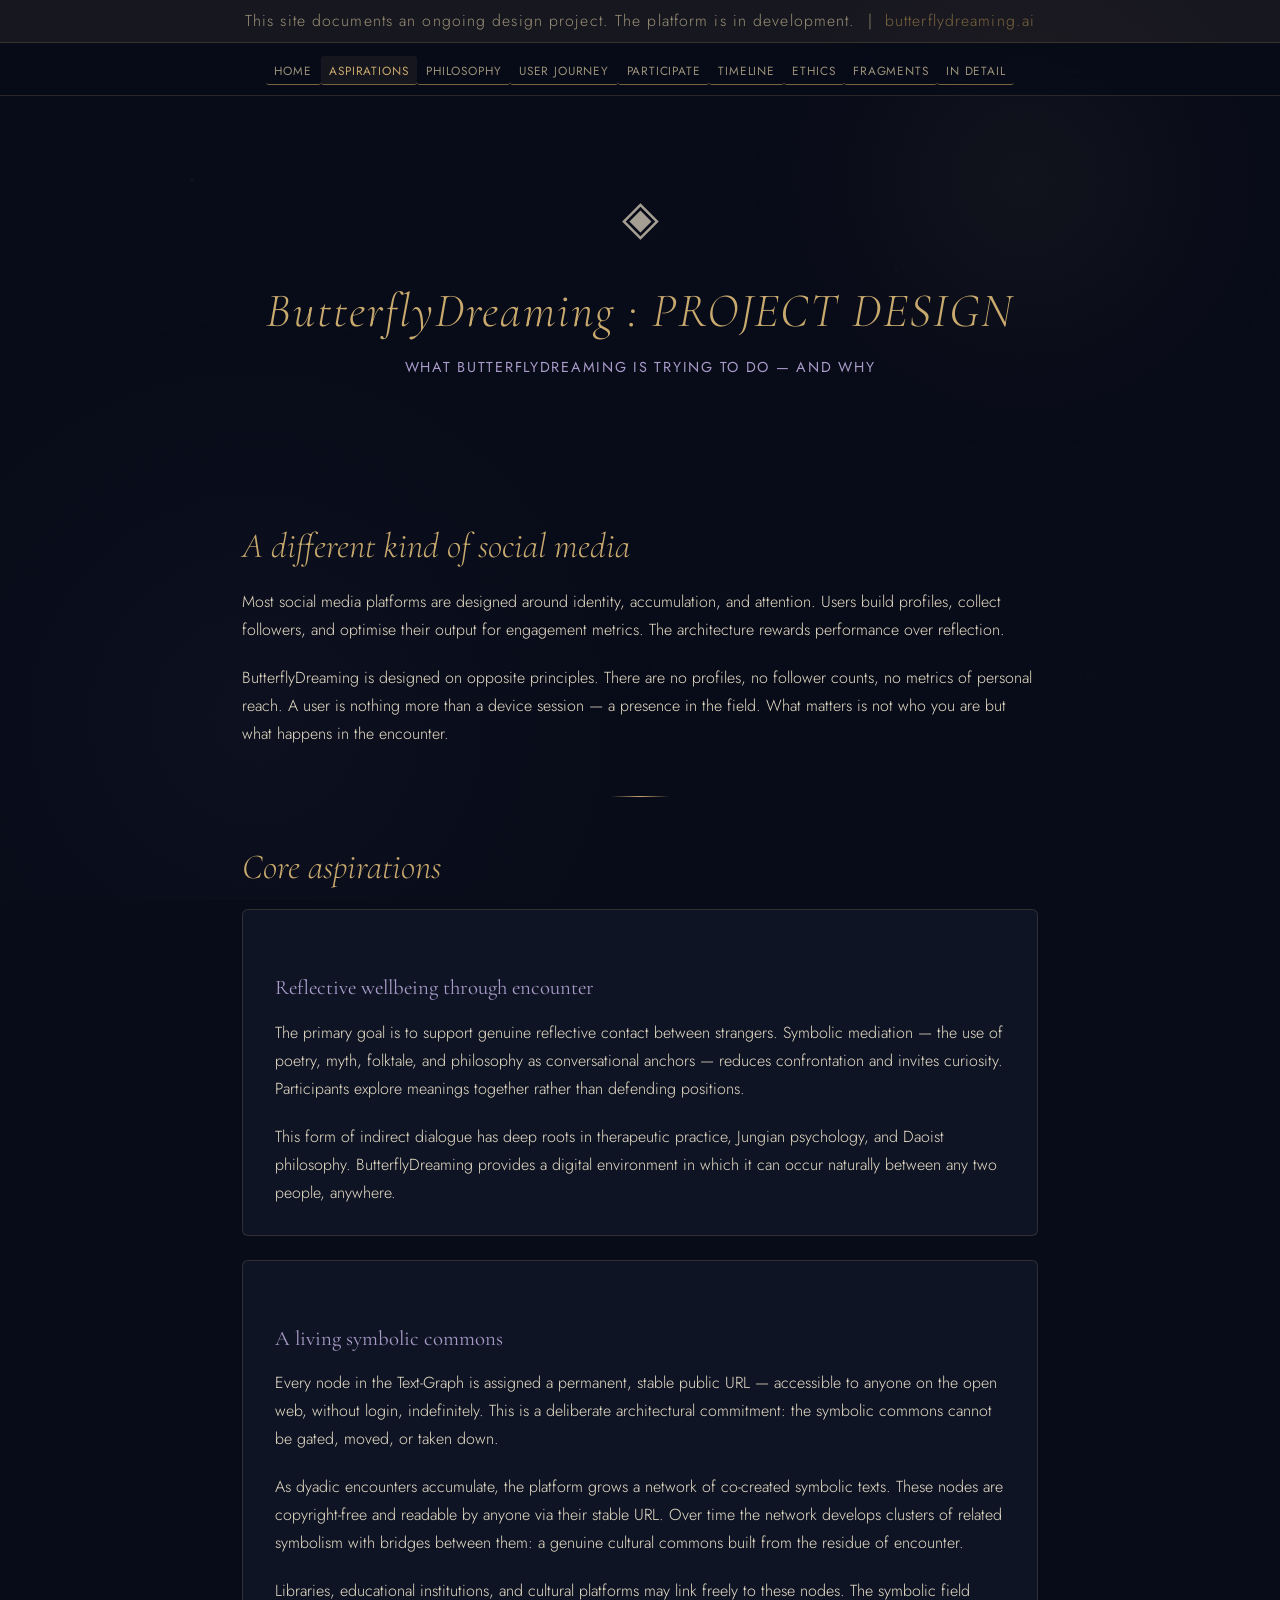
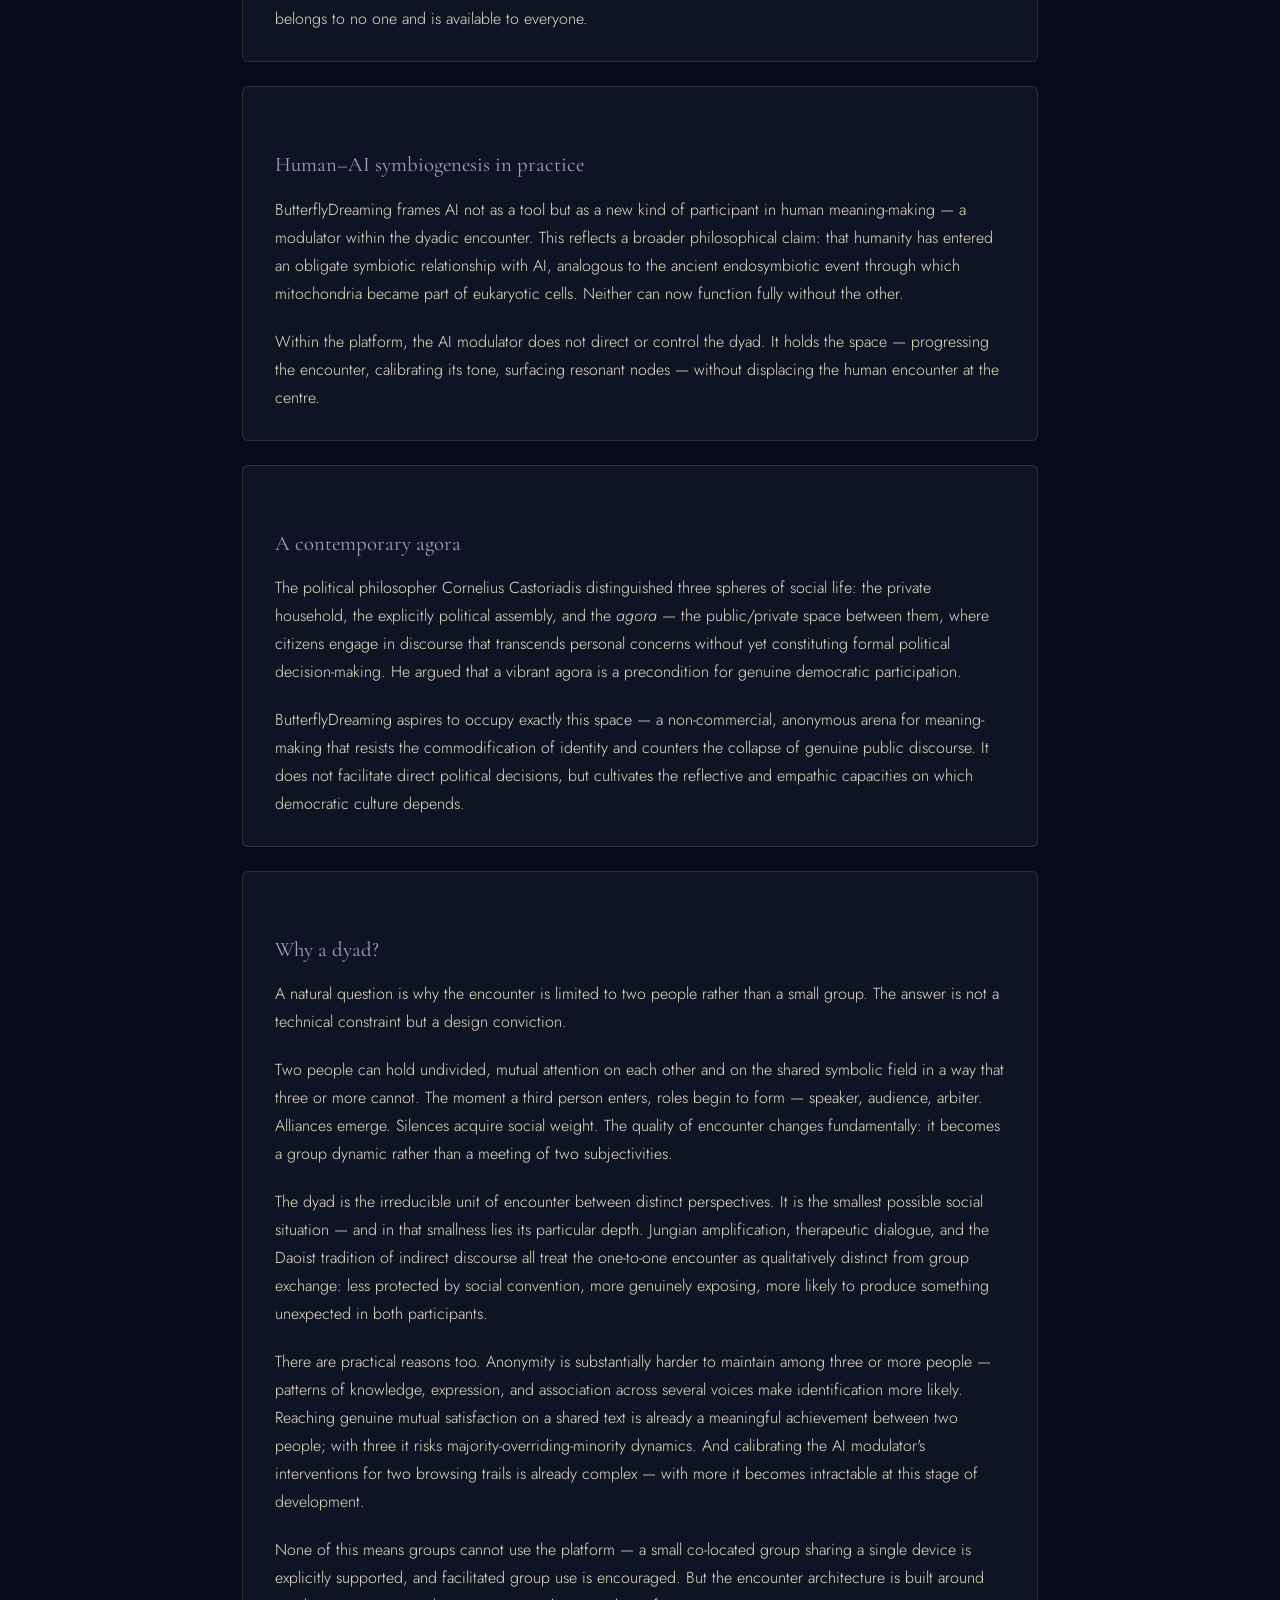
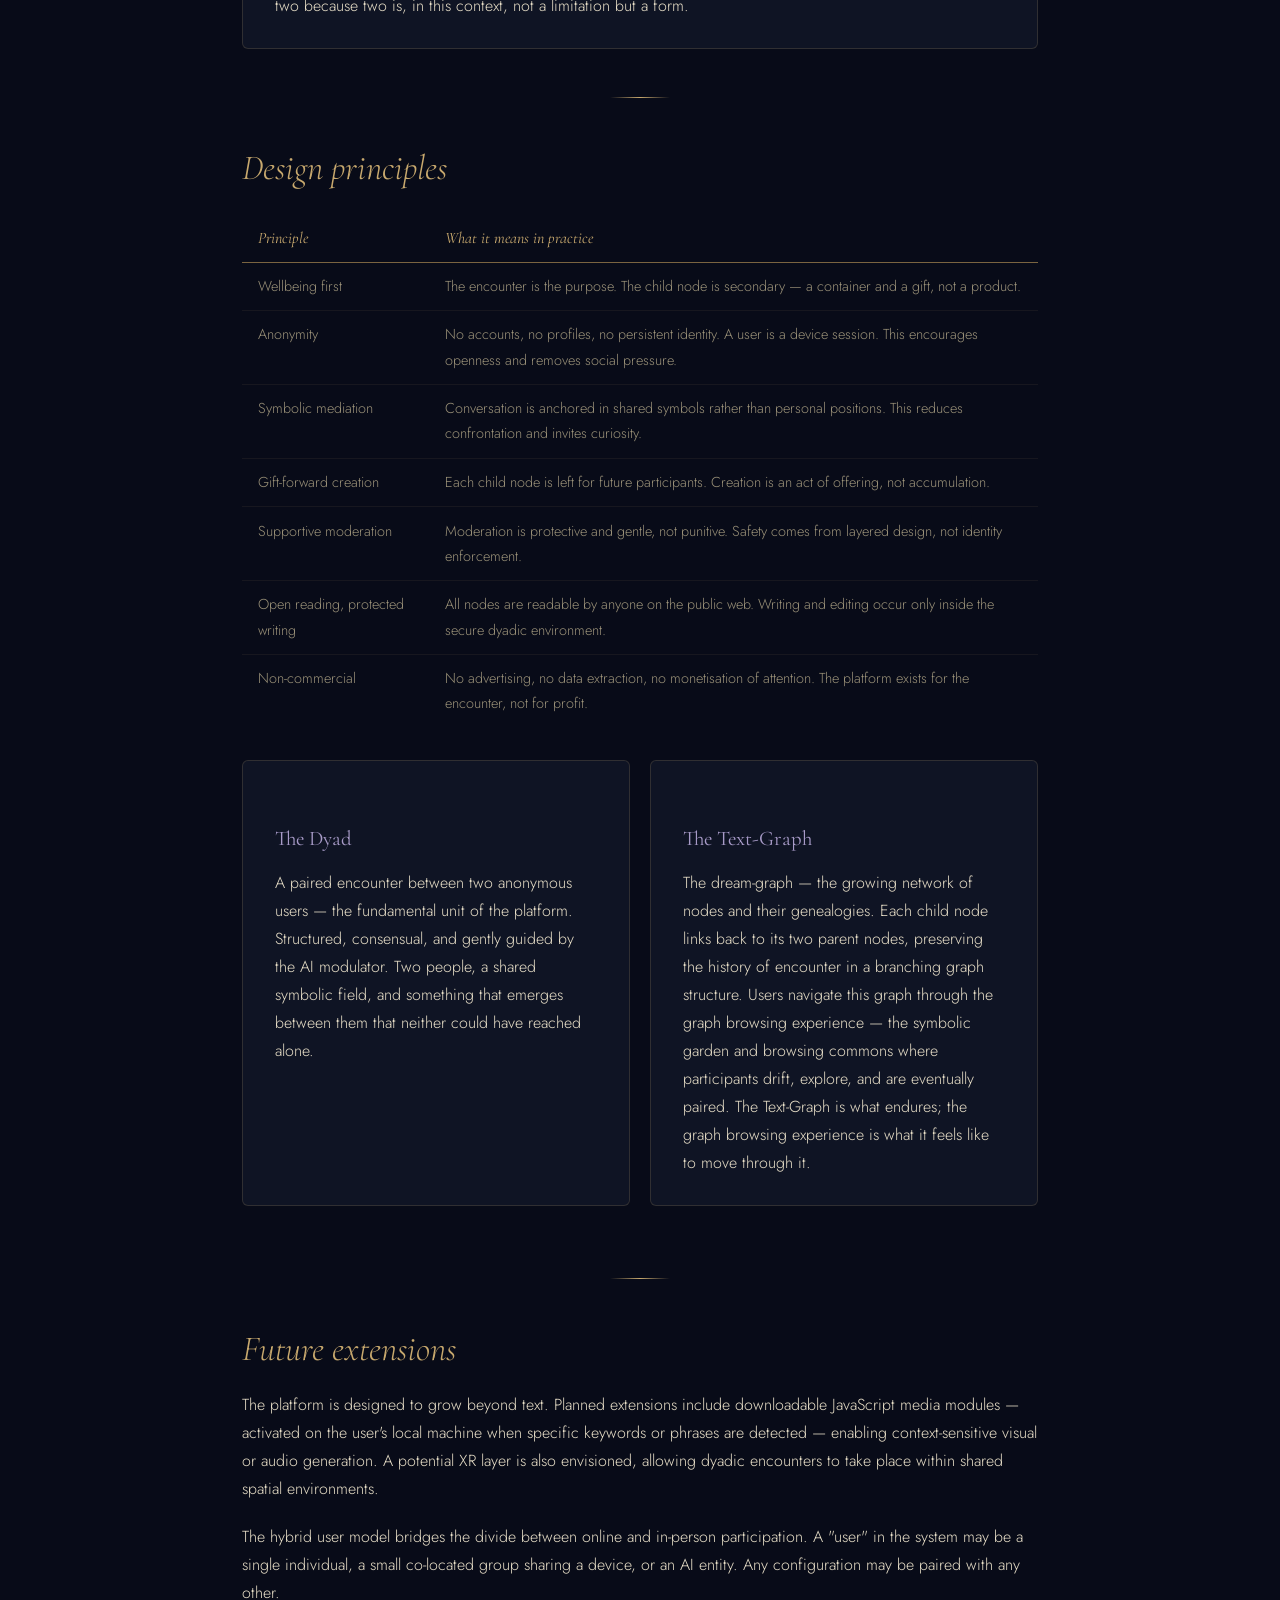
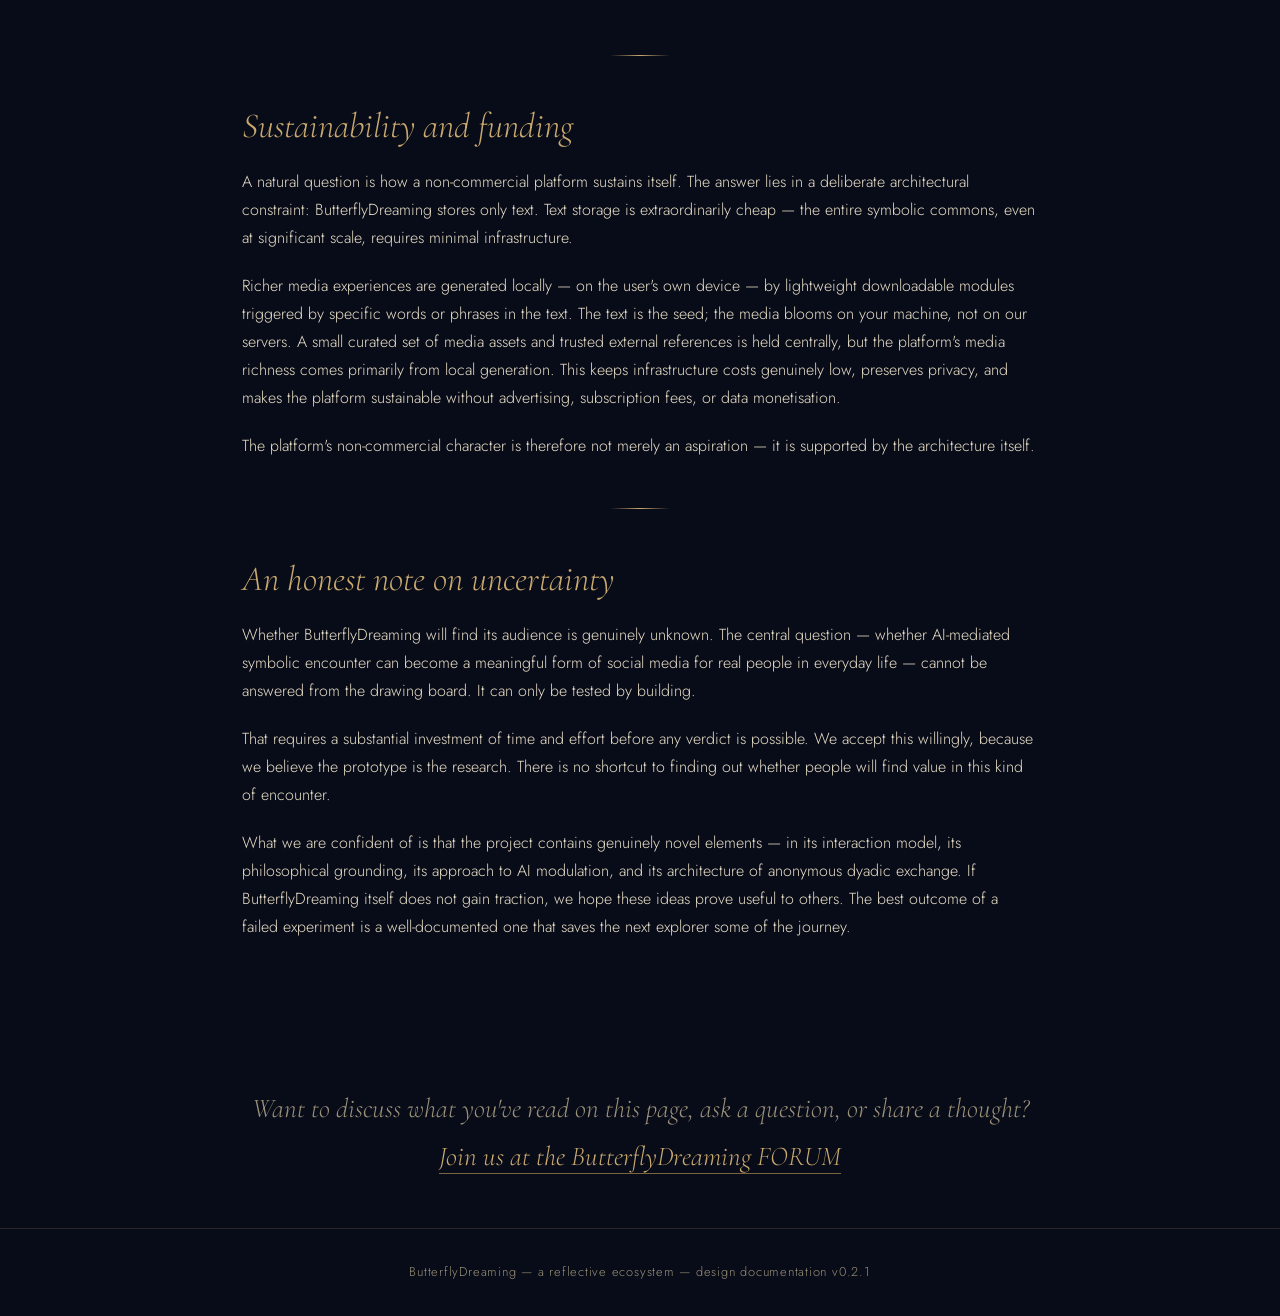
==== commit 29ff7760: "Apply Amendment 9: add Fragments nav item to all pages, create fragments.html with three embedded me" ====
--- a/aspirations.html
+++ b/aspirations.html
@@ -36,6 +36,7 @@
       <li><a href="participate.html">Participate</a></li>
       <li><a href="timeline.html">Timeline</a></li>
       <li><a href="ethics.html">Ethics</a></li>
+      <li><a href="fragments.html">Fragments</a></li>
       <li><a href="ui.html">In Detail</a></li>
     </ul>
   </div>
